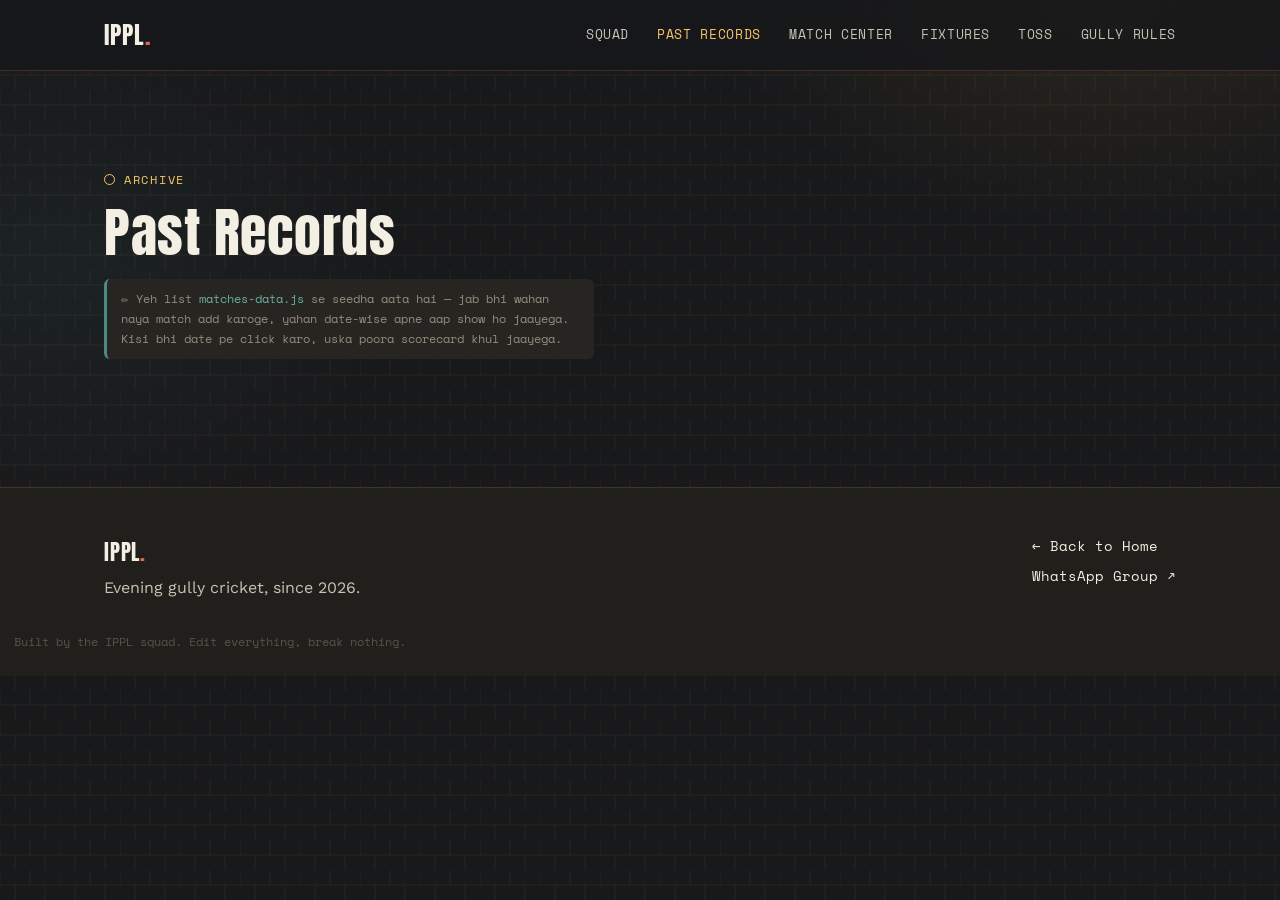
==== records.html @ a23573fa "Add files via upload" ====
<!DOCTYPE html>
<html lang="en">
<head>
<meta charset="UTF-8">
<meta name="viewport" content="width=device-width, initial-scale=1.0">
<title>Past Records — IPPL</title>
<meta name="description" content="IPPL — every past match, date-wise. Click a date to open its full scorecard.">
<link rel="preconnect" href="https://fonts.googleapis.com">
<link rel="preconnect" href="https://fonts.gstatic.com" crossorigin>
<link href="https://fonts.googleapis.com/css2?family=Anton&family=Caveat:wght@600;700&family=Space+Mono:wght@400;700&family=Work+Sans:wght@400;500;600;700&display=swap" rel="stylesheet">
<link rel="stylesheet" href="style.css">
</head>
<body>

<!-- ============ NAV ============ -->
<header class="site-header">
  <div class="nav-wrap">
    <a href="index.html" class="brand">IPPL<span class="brand-dot">.</span></a>
    <button class="nav-toggle" id="navToggle" aria-label="Toggle menu" aria-expanded="false">
      <span></span><span></span><span></span>
    </button>
    <nav class="nav-links" id="navLinks">
      <a href="index.html#squad">Squad</a>
      <a href="records.html" class="nav-current">Past Records</a>
      <a href="index.html#matchcenter">Match Center</a>
      <a href="index.html#fixtures">Fixtures</a>
      <a href="index.html#toss">Toss</a>
      <a href="index.html#rules">Gully Rules</a>
    </nav>
  </div>
</header>

<!-- ============ RECORDS ============ -->
<section class="records-page">
  <div class="section-inner">
    <p class="section-label">Archive</p>
    <h2 class="reveal in-view">Past Records</h2>
    <p class="edit-note reveal in-view">✏️ Yeh list <code>matches-data.js</code> se seedha aata hai — jab bhi wahan naya match add karoge, yahan date-wise apne aap show ho jaayega. Kisi bhi date pe click karo, uska poora scorecard khul jaayega.</p>

    <ul class="records-list" id="recordsList"></ul>
    <p class="records-empty" id="recordsEmpty" style="display:none;">Abhi tak koi match record nahi hai — <code>matches-data.js</code> mein match add karo.</p>
  </div>
</section>

<footer class="site-footer">
  <div class="section-inner footer-grid">
    <div>
      <p class="brand footer-brand">IPPL<span class="brand-dot">.</span></p>
      <p>Evening gully cricket, since 2026.</p>
    </div>
    <div class="footer-links">
      <a href="index.html">← Back to Home</a>
      <a href="https://chat.whatsapp.com/Jui4usYF5fk5azBTB56OIB?s=sh&p=a&ilr=0" target="_blank" rel="noopener">WhatsApp Group ↗</a>
    </div>
  </div>
  <p class="footer-credit">Built by the IPPL squad. Edit everything, break nothing.</p>
</footer>

<script src="matches-data.js"></script>
<script src="stats-shared.js"></script>
<script src="records.js"></script>
<script>
  // reuse the homepage's nav toggle behaviour for the mobile menu
  document.addEventListener("DOMContentLoaded", () => {
    const toggle = document.getElementById("navToggle");
    const links = document.getElementById("navLinks");
    if (!toggle || !links) return;
    toggle.addEventListener("click", () => {
      const open = links.classList.toggle("open");
      toggle.classList.toggle("open", open);
      toggle.setAttribute("aria-expanded", String(open));
    });
    links.querySelectorAll("a").forEach(a => a.addEventListener("click", () => {
      links.classList.remove("open");
      toggle.classList.remove("open");
    }));
  });
</script>
</body>
</html>
---- style.css ----
/* ============================================
   IPPL — Evening Gully Cricket League
   Theme: chalked-up brick wall at dusk.
   Poster type (Anton) + handwritten chalk (Caveat)
   + scoreboard mono (Space Mono). Mustard / teal /
   brick-red on a warm charcoal wall — not a single
   glow-on-black accent.
   ============================================ */

:root{
  --bg: #17181A;
  --wall: #201F1B;
  --wall-2: #262521;
  --wall-3: #2D2B25;
  --brick: #8A5A3F;
  --mortar: #EDE7D8;

  --chalk: #F4EFE3;
  --chalk-dim: #C7C2B3;
  --concrete: #918C7E;
  --concrete-dim: #55534A;

  --mustard: #E3A83B;
  --mustard-bright: #F5C567;
  --teal: #4C8B7F;
  --teal-bright: #6BAFA1;
  --tape-red: #C1432E;
  --tape-red-bright: #E0674D;

  --font-display: 'Anton', sans-serif;
  --font-body: 'Work Sans', sans-serif;
  --font-mono: 'Space Mono', monospace;
  --font-chalk: 'Caveat', cursive;

  --max-width: 1120px;
  --radius: 6px;
}

*{ box-sizing: border-box; margin: 0; padding: 0; }

html{ scroll-behavior: smooth; }

@media (prefers-reduced-motion: reduce){
  html{ scroll-behavior: auto; }
  *{ animation-duration: 0.001ms !important; animation-iteration-count: 1 !important; transition-duration: 0.001ms !important; }
}

body{
  position: relative;
  background: var(--bg);
  color: var(--chalk);
  font-family: var(--font-body);
  line-height: 1.6;
  overflow-x: hidden;
}

/* ---- brick wall texture, fixed behind everything ---- */
body::before{
  content: "";
  position: fixed;
  inset: 0;
  z-index: 0;
  pointer-events: none;
  background-color: var(--bg);
  background-image:
    radial-gradient(680px 480px at 86% -6%, rgba(227,168,59,0.10), transparent 60%),
    radial-gradient(560px 420px at 4% 30%, rgba(76,139,127,0.08), transparent 62%),
    url("data:image/svg+xml,%3Csvg xmlns='http://www.w3.org/2000/svg' width='60' height='30'%3E%3Cpath d='M0 15H60M0 0V15M30 0V15M15 15V30M45 15V30' fill='none' stroke='%238A5A3F' stroke-opacity='0.16' stroke-width='1'/%3E%3C/svg%3E");
}

/* ---- subtle grain overlay for a chalky, un-slick surface ---- */
body::after{
  content: "";
  position: fixed;
  inset: 0;
  z-index: 1;
  pointer-events: none;
  opacity: 0.05;
  mix-blend-mode: overlay;
  background-image: url("data:image/svg+xml,%3Csvg xmlns='http://www.w3.org/2000/svg' width='140' height='140'%3E%3Cfilter id='n'%3E%3CfeTurbulence type='fractalNoise' baseFrequency='0.9' numOctaves='2' stitchTiles='stitch'/%3E%3C/filter%3E%3Crect width='100%25' height='100%25' filter='url(%23n)'/%3E%3C/svg%3E");
}

.site-header, .hero, main, section, .site-footer{
  position: relative;
  z-index: 2;
}

a{ color: inherit; text-decoration: none; }
ul{ list-style: none; }
img{ max-width: 100%; display: block; }

.section-inner{
  max-width: var(--max-width);
  margin: 0 auto;
  padding: 96px 24px;
}

.section-label{
  font-family: var(--font-mono);
  color: var(--mustard-bright);
  letter-spacing: 0.14em;
  font-size: 0.78rem;
  text-transform: uppercase;
  margin-bottom: 14px;
  display: inline-flex;
  align-items: center;
  gap: 9px;
}
.section-label::before{
  content: "";
  width: 9px;
  height: 9px;
  border-radius: 50%;
  border: 1.5px solid var(--mustard-bright);
  display: inline-block;
}

h1, h2, h3{
  font-family: var(--font-display);
  font-weight: 400;
  letter-spacing: 0.01em;
  line-height: 1.05;
}

h2{
  font-size: clamp(1.9rem, 4vw, 2.9rem);
  margin-bottom: 20px;
  max-width: 22ch;
  color: var(--chalk);
}
h2 em{
  font-style: normal;
  color: var(--mustard-bright);
}

h3{
  font-size: 1.2rem;
  color: var(--mustard-bright);
  margin-bottom: 14px;
  letter-spacing: 0.03em;
}

p{ color: var(--chalk-dim); max-width: 60ch; }

.edit-note{
  font-family: var(--font-mono);
  font-size: 0.78rem;
  color: var(--concrete);
  background: var(--wall-2);
  border-left: 3px solid var(--teal);
  padding: 10px 14px;
  border-radius: var(--radius);
  margin-top: 18px;
  max-width: 70ch;
}
.edit-note code{
  color: var(--teal-bright);
  font-family: var(--font-mono);
}

/* ---------- buttons ---------- */
.btn{
  display: inline-block;
  position: relative;
  overflow: hidden;
  font-family: var(--font-mono);
  font-size: 0.85rem;
  letter-spacing: 0.08em;
  text-transform: uppercase;
  padding: 14px 28px;
  border-radius: var(--radius);
  border: 1px solid transparent;
  cursor: pointer;
  transition: transform 0.15s ease, box-shadow 0.15s ease, background 0.15s ease;
}
.btn-amber{
  background: linear-gradient(135deg, var(--mustard-bright), var(--mustard) 75%);
  color: #241705;
  font-weight: 700;
  box-shadow: 0 6px 18px -8px rgba(227,168,59,0.55);
}
.btn-amber::before{
  content: "";
  position: absolute;
  top: 0;
  left: -60%;
  width: 40%;
  height: 100%;
  background: linear-gradient(120deg, transparent, rgba(255,255,255,0.55), transparent);
  transform: skewX(-20deg);
  transition: left 0.55s ease;
}
.btn-amber:hover::before{ left: 130%; }
.btn-amber:hover{
  transform: translateY(-2px);
  box-shadow: 0 12px 28px -8px rgba(227,168,59,0.6);
}
.btn-ghost{
  border-color: var(--teal);
  color: var(--chalk);
  background: rgba(76,139,127,0.06);
}
.btn-ghost:hover{
  border-color: var(--teal-bright);
  color: var(--teal-bright);
  background: rgba(76,139,127,0.14);
}

/* ---------- reveal on scroll ---------- */
.reveal{
  opacity: 0;
  transform: translateY(18px);
  transition: opacity 0.6s ease, transform 0.6s ease;
}
.reveal.in-view{
  opacity: 1;
  transform: translateY(0);
}

/* ============ HEADER / NAV ============ */
.site-header{
  position: sticky;
  top: 0;
  z-index: 50;
  background: rgba(23, 24, 26, 0.78);
  backdrop-filter: blur(12px) saturate(140%);
  border-bottom: 1px solid rgba(138,90,63,0.35);
}
.nav-wrap{
  max-width: var(--max-width);
  margin: 0 auto;
  padding: 16px 24px;
  display: flex;
  align-items: center;
  justify-content: space-between;
}
.brand{
  font-family: var(--font-display);
  font-size: 1.5rem;
  letter-spacing: 0.04em;
  color: var(--chalk);
}
.brand-dot{ color: var(--tape-red-bright); }

.nav-links{
  display: flex;
  gap: 28px;
}
.nav-links a{
  position: relative;
  font-family: var(--font-mono);
  font-size: 0.82rem;
  letter-spacing: 0.05em;
  text-transform: uppercase;
  color: var(--chalk-dim);
  transition: color 0.15s ease;
  padding-bottom: 2px;
}
.nav-links a::after{
  content: "";
  position: absolute;
  left: 0;
  bottom: -2px;
  width: 0%;
  height: 1.5px;
  background: var(--mustard-bright);
  transition: width 0.25s ease;
}
.nav-links a:hover{ color: var(--mustard-bright); }
.nav-links a:hover::after{ width: 100%; }

.nav-toggle{
  display: none;
  flex-direction: column;
  gap: 5px;
  background: none;
  border: none;
  cursor: pointer;
  padding: 8px;
}
.nav-toggle span{
  width: 22px;
  height: 2px;
  background: var(--chalk);
  transition: transform 0.2s ease, opacity 0.2s ease;
}

@media (max-width: 760px){
  .nav-toggle{ display: flex; }
  .nav-links{
    position: absolute;
    top: 100%;
    left: 0;
    right: 0;
    flex-direction: column;
    background: var(--wall);
    padding: 20px 24px;
    gap: 18px;
    display: none;
  }
  .nav-links.open{ display: flex; }
  .nav-toggle.open span:nth-child(1){ transform: translateY(7px) rotate(45deg); }
  .nav-toggle.open span:nth-child(2){ opacity: 0; }
  .nav-toggle.open span:nth-child(3){ transform: translateY(-7px) rotate(-45deg); }
}

/* ============ HERO ============ */
.hero{
  position: relative;
  min-height: 88vh;
  display: flex;
  flex-direction: column;
  justify-content: center;
  padding-top: 60px;
  overflow: hidden;
}

/* chalk-drawn wicket, faint, behind the title like a real wall doodle */
.chalk-wicket{
  position: absolute;
  right: 4%;
  bottom: -6%;
  width: min(38vw, 420px);
  height: auto;
  color: var(--chalk);
  opacity: 0.16;
  pointer-events: none;
}

/* the hand-stamped "SIX!" mark, like kids chalk after a big hit */
.six-stamp{
  position: absolute;
  top: 96px;
  left: 6%;
  width: 108px;
  height: 108px;
  color: var(--tape-red-bright);
  transform: rotate(-11deg);
  opacity: 0.9;
  pointer-events: none;
  animation: fade-up-in 0.8s ease 0.75s both;
}
.six-stamp svg{ position: absolute; inset: 0; width: 100%; height: 100%; }
.six-stamp span{
  position: absolute;
  inset: 0;
  display: flex;
  align-items: center;
  justify-content: center;
  font-family: var(--font-chalk);
  font-weight: 700;
  font-size: 2rem;
  color: var(--tape-red-bright);
}
@media (max-width: 700px){
  .six-stamp{ width: 78px; height: 78px; top: 80px; }
  .six-stamp span{ font-size: 1.5rem; }
  .chalk-wicket{ opacity: 0.1; }
}

.hero-inner{
  position: relative;
  max-width: var(--max-width);
  margin: 0 auto;
  padding: 0 24px;
  width: 100%;
}

/* ---- hero entrance animation ---- */
@keyframes fade-up-in{
  from{ opacity: 0; transform: translateY(28px); }
  to{ opacity: 1; transform: translateY(0); }
}

.eyebrow{
  font-family: var(--font-mono);
  color: var(--mustard-bright);
  letter-spacing: 0.2em;
  font-size: 0.8rem;
  margin-bottom: 18px;
  animation: fade-up-in 0.7s cubic-bezier(.2,.7,.2,1) 0.1s both;
}

.hero-title{
  font-size: clamp(4.5rem, 16vw, 11rem);
  letter-spacing: 0.01em;
  color: var(--chalk);
  /* slightly mis-registered print, like a hand-stencilled wall sign */
  text-shadow:
    3px 0 0 rgba(227,168,59,0.5),
    -3px 0 0 rgba(76,139,127,0.35);
  animation:
    ippl-pop 1s cubic-bezier(.22,1,.36,1) 0.15s both,
    ippl-float 5s ease-in-out 1.1s infinite;
  display: inline-block;
}

@keyframes ippl-pop{
  0%   { opacity: 0; transform: scale(0.6) translateY(30px); letter-spacing: 0.4em; }
  60%  { opacity: 1; transform: scale(1.08) translateY(0); letter-spacing: 0.01em; }
  100% { opacity: 1; transform: scale(1) translateY(0); letter-spacing: 0.01em; }
}

/* continuous idle motion — gentle float + drifting mis-registration glow */
@keyframes ippl-float{
  0%, 100%{
    transform: translateY(0);
    text-shadow:
      3px 0 0 rgba(227,168,59,0.5),
      -3px 0 0 rgba(76,139,127,0.35);
  }
  50%{
    transform: translateY(-14px);
    text-shadow:
      6px 3px 0 rgba(227,168,59,0.65),
      -6px -3px 0 rgba(76,139,127,0.5);
  }
}

.hero-fullname{
  font-family: var(--font-mono);
  font-size: clamp(0.75rem, 1.4vw, 0.95rem);
  letter-spacing: 0.25em;
  color: var(--teal-bright);
  margin-top: 10px;
  opacity: 0;
  animation: fade-up-in 0.7s cubic-bezier(.2,.7,.2,1) 0.95s both;
}

.hero-sub{
  margin-top: 22px;
  font-size: clamp(1.1rem, 2vw, 1.35rem);
  max-width: 46ch;
  color: var(--chalk-dim);
  font-family: var(--font-chalk);
  font-weight: 700;
  animation: fade-up-in 0.8s cubic-bezier(.2,.7,.2,1) 1.25s both;
}

.hero-actions{
  margin-top: 36px;
  display: flex;
  gap: 16px;
  flex-wrap: wrap;
  animation: fade-up-in 0.8s cubic-bezier(.2,.7,.2,1) 1.4s both;
}

/* scroll cue */
.scroll-cue{
  position: absolute;
  bottom: 28px;
  left: 50%;
  transform: translateX(-50%);
  width: 22px;
  height: 36px;
  border: 1.5px solid var(--concrete-dim);
  border-radius: 12px;
  display: flex;
  justify-content: center;
  padding-top: 6px;
  z-index: 2;
  animation: fade-up-in 0.8s ease 0.9s both;
  transition: border-color 0.2s ease;
}
.scroll-cue:hover{ border-color: var(--mustard-bright); }
.scroll-cue span{
  width: 4px;
  height: 8px;
  border-radius: 2px;
  background: var(--mustard-bright);
  animation: cue-drop 1.6s ease-in-out infinite;
}
@keyframes cue-drop{
  0%{ transform: translateY(0); opacity: 1; }
  70%{ transform: translateY(10px); opacity: 0; }
  71%{ transform: translateY(0); opacity: 0; }
  100%{ transform: translateY(0); opacity: 1; }
}

/* marquee ticker */
.marquee{
  position: relative;
  margin-top: 64px;
  border-top: 1px solid rgba(138,90,63,0.35);
  border-bottom: 1px solid rgba(138,90,63,0.35);
  background: var(--wall);
  overflow: hidden;
  padding: 12px 0;
}
.marquee-track{
  display: inline-block;
  white-space: nowrap;
  animation: scroll-left 32s linear infinite;
}
.marquee-track span{
  font-family: var(--font-chalk);
  font-weight: 700;
  font-size: 1.15rem;
  letter-spacing: 0.02em;
  color: var(--concrete);
  text-transform: none;
}
@keyframes scroll-left{
  from{ transform: translateX(0); }
  to{ transform: translateX(-50%); }
}

/* ============ ABOUT ============ */
.about-grid{
  display: grid;
  grid-template-columns: 1.1fr 0.9fr;
  gap: 64px;
  align-items: center;
}
@media (max-width: 800px){
  .about-grid{ grid-template-columns: 1fr; }
}
.about-copy p{ margin-bottom: 14px; }

.scoreboard{
  display: grid;
  grid-template-columns: 1fr 1fr;
  gap: 2px;
  background: rgba(138,90,63,0.25);
  border-radius: var(--radius);
  overflow: hidden;
}
.score-tile{
  position: relative;
  background: var(--wall-2);
  padding: 32px 20px;
  text-align: center;
  overflow: hidden;
  transition: background 0.2s ease;
}
.score-tile:nth-child(odd)::before{ background: linear-gradient(90deg, var(--mustard), var(--mustard-bright)); }
.score-tile:nth-child(even)::before{ background: linear-gradient(90deg, var(--teal), var(--teal-bright)); }
.score-tile::before{
  content: "";
  position: absolute;
  top: 0; left: 0; right: 0;
  height: 2px;
  opacity: 0.8;
}
.score-tile:hover{ background: var(--wall-3); }
.score-num{
  display: block;
  font-family: var(--font-mono);
  font-weight: 700;
  font-size: 2.4rem;
  color: var(--mustard-bright);
}
.score-tile:nth-child(even) .score-num{ color: var(--teal-bright); }
.score-label{
  font-family: var(--font-mono);
  font-size: 0.72rem;
  letter-spacing: 0.1em;
  text-transform: uppercase;
  color: var(--concrete);
}

/* ============ SQUAD ============ */
.squad{
  background: linear-gradient(180deg, transparent, rgba(32,31,27,0.6), transparent);
}

.squad-grid{
  margin-top: 40px;
  display: grid;
  grid-template-columns: repeat(auto-fill, minmax(220px, 1fr));
  gap: 22px;
}

.player-card{
  position: relative;
  isolation: isolate;
  background: var(--wall-2);
  border-radius: 10px;
  padding: 26px 22px;
  overflow: hidden;
  border: 1px solid rgba(138,90,63,0.3);
  transition: transform 0.25s cubic-bezier(.2,.8,.3,1.3), border-color 0.2s ease, box-shadow 0.25s ease;
}

/* ghost jersey number watermark, chalked style */
.player-card::after{
  content: attr(data-num);
  position: absolute;
  right: -6px;
  bottom: -34px;
  font-family: var(--font-display);
  font-size: 6.5rem;
  color: rgba(244,239,227,0.045);
  line-height: 1;
  z-index: -1;
  pointer-events: none;
}

.player-card:nth-child(3n+1){ --accent: var(--mustard-bright); --accent-dim: rgba(227,168,59,0.4); }
.player-card:nth-child(3n+2){ --accent: var(--teal-bright); --accent-dim: rgba(76,139,127,0.4); }
.player-card:nth-child(3n+3){ --accent: var(--tape-red-bright); --accent-dim: rgba(193,67,46,0.4); }

.player-card:hover{
  transform: translateY(-6px);
  border-color: var(--accent-dim);
  box-shadow: 0 18px 34px -18px var(--accent-dim);
}

.player-jersey{
  font-family: var(--font-mono);
  font-size: 0.75rem;
  color: var(--accent);
  letter-spacing: 0.08em;
}

.player-avatar{
  width: 58px;
  height: 58px;
  border-radius: 50%;
  display: flex;
  align-items: center;
  justify-content: center;
  font-family: var(--font-mono);
  font-weight: 700;
  color: var(--chalk);
  margin: 14px 0 14px;
  background: var(--wall-3);
  border: 2px solid var(--accent);
}

.player-name{
  font-family: var(--font-display);
  font-size: 1.3rem;
  letter-spacing: 0.015em;
  color: var(--chalk);
  line-height: 1.15;
}

.player-nickname{
  font-family: var(--font-chalk);
  font-weight: 700;
  font-size: 1rem;
  color: var(--accent);
  margin-top: 4px;
}

.player-role{
  display: inline-block;
  font-family: var(--font-mono);
  font-size: 0.68rem;
  color: var(--accent);
  text-transform: uppercase;
  letter-spacing: 0.05em;
  margin-top: 12px;
  padding: 4px 10px;
  border-radius: 999px;
  border: 1px solid var(--accent-dim);
  background: rgba(255,255,255,0.03);
}

/* ============ MATCH CENTER ============ */
.teams-grid{
  display: grid;
  grid-template-columns: 1fr 1fr;
  gap: 20px;
  margin-bottom: 32px;
}
@media (max-width: 700px){
  .teams-grid{ grid-template-columns: 1fr; }
}
.team-card h3{ margin-bottom: 14px; }
.team-members{
  display: flex;
  flex-direction: column;
  gap: 10px;
}
.team-members li{
  font-family: var(--font-mono);
  font-size: 0.9rem;
  color: var(--chalk-dim);
  display: flex;
  align-items: center;
  gap: 8px;
}
.captain-tag{
  background: var(--mustard-bright);
  color: #1a1410;
  font-family: var(--font-mono);
  font-weight: 700;
  font-size: 0.65rem;
  padding: 2px 6px;
  border-radius: 4px;
  letter-spacing: 0.05em;
}

.match-picker{
  display: flex;
  flex-wrap: wrap;
  align-items: center;
  gap: 12px;
  margin: 24px 0;
  font-family: var(--font-mono);
  font-size: 0.85rem;
  color: var(--chalk-dim);
}
.match-picker select{
  background: var(--wall-2);
  color: var(--chalk);
  border: 1px solid rgba(138,90,63,0.4);
  border-radius: var(--radius);
  padding: 10px 14px;
  font-family: var(--font-mono);
  font-size: 0.85rem;
  cursor: pointer;
  flex: 1 1 220px;
  min-width: 0;
  max-width: 100%;
}
.match-picker select:focus{ outline: 2px solid var(--teal); }

.winner-banner{
  position: relative;
  overflow: hidden;
  display: flex;
  align-items: center;
  background: var(--wall-2);
  border: 1px solid rgba(138,90,63,0.3);
  border-radius: 10px;
  padding: 20px 24px;
  margin-bottom: 28px;
  transition: border-color 0.3s ease, background 0.3s ease;
}
.winner-banner:empty{ display: none; }
.winner-content{
  display: flex;
  flex-direction: column;
  gap: 10px;
  width: 100%;
  position: relative;
  z-index: 1;
}
.winner-scoreline{
  display: flex;
  flex-wrap: wrap;
  align-items: baseline;
  gap: 10px;
  font-family: var(--font-mono);
  font-size: 0.85rem;
  color: var(--concrete);
}
.wts-name{ color: var(--chalk-dim); }
.wts-runs{
  font-family: var(--font-display);
  font-size: 1.1rem;
  color: var(--mustard-bright);
  margin-left: 4px;
}
.winner-vs{ opacity: 0.45; font-style: italic; }
.winner-result{
  display: flex;
  flex-wrap: wrap;
  align-items: center;
  gap: 14px;
}
.winner-name{
  font-family: var(--font-display);
  font-size: 1.7rem;
  color: var(--chalk);
}
.winner-congrats{
  font-family: var(--font-chalk);
  font-size: 1.4rem;
  color: var(--teal-bright);
  margin-left: auto;
}

/* congrats state — glowing border + rising confetti for the winning team */
.winner-celebrate{
  background: linear-gradient(120deg, rgba(227,168,59,0.16), rgba(76,139,127,0.10));
  border: 1px solid rgba(227,168,59,0.4);
  animation: winner-glow 2.2s ease-in-out infinite;
}
@keyframes winner-glow{
  0%, 100%{ box-shadow: 0 0 0 rgba(227,168,59,0); }
  50%{ box-shadow: 0 0 26px rgba(227,168,59,0.3); }
}
.confetti-piece{
  position: absolute;
  top: -24px;
  font-size: 1.3rem;
  line-height: 1;
  opacity: 0;
  animation: confetti-fall 2.8s ease-in infinite;
  pointer-events: none;
}
.confetti-piece:nth-child(1){ left: 4%;  animation-delay: 0s; }
.confetti-piece:nth-child(2){ left: 22%; animation-delay: 0.5s; }
.confetti-piece:nth-child(3){ left: 50%; animation-delay: 0.2s; }
.confetti-piece:nth-child(4){ left: 76%; animation-delay: 0.7s; }
.confetti-piece:nth-child(5){ left: 93%; animation-delay: 0.35s; }
@keyframes confetti-fall{
  0%{ transform: translateY(-20px) rotate(0deg); opacity: 0; }
  12%{ opacity: 1; }
  100%{ transform: translateY(110px) rotate(360deg); opacity: 0; }
}

/* ============================================
   FULLSCREEN WIN CELEBRATION
   Two party-poppers fire confetti/streamers/stars from the bottom
   corners across the whole viewport, over a dark twinkling backdrop.
   ============================================ */
.winner-fullscreen{
  position: fixed;
  inset: 0;
  z-index: 9999;
  display: flex;
  align-items: center;
  justify-content: center;
  overflow: hidden;
  pointer-events: none;
  opacity: 0;
  background: radial-gradient(circle at 50% 45%, rgba(76,41,122,0.4), rgba(10,8,14,0.93) 68%);
  transition: opacity 0.35s ease;
}
.winner-fullscreen.show{ opacity: 1; }

.wf-inner{
  position: relative;
  width: 100%;
  height: 100%;
  display: flex;
  align-items: center;
  justify-content: center;
  text-align: center;
}
.wf-inner::before{
  content: "";
  position: absolute;
  inset: -10%;
  background-image:
    radial-gradient(2px 2px at 10% 20%, rgba(245,239,230,0.9) 0, transparent 60%),
    radial-gradient(2px 2px at 80% 15%, rgba(227,168,59,0.9) 0, transparent 60%),
    radial-gradient(2px 2px at 30% 70%, rgba(245,239,230,0.7) 0, transparent 60%),
    radial-gradient(2px 2px at 65% 82%, rgba(107,175,161,0.8) 0, transparent 60%),
    radial-gradient(2px 2px at 90% 60%, rgba(227,168,59,0.7) 0, transparent 60%),
    radial-gradient(2px 2px at 45% 30%, rgba(245,239,230,0.6) 0, transparent 60%),
    radial-gradient(2px 2px at 15% 55%, rgba(236,95,166,0.6) 0, transparent 60%);
  animation: wf-twinkle 2.4s ease-in-out infinite;
  pointer-events: none;
}
@keyframes wf-twinkle{
  0%, 100%{ opacity: 0.45; }
  50%{ opacity: 1; }
}

.wf-popper{
  position: absolute;
  bottom: 3%;
  font-size: clamp(2.4rem, 6vw, 4.2rem);
  opacity: 0;
  filter: drop-shadow(0 0 14px rgba(227,168,59,0.45));
}
.wf-popper-left{ left: 2%; }
.wf-popper-right{ right: 2%; transform: scaleX(-1); }
.winner-fullscreen.show .wf-popper-left{ animation: wf-pop-left 0.5s cubic-bezier(.22,1,.36,1) both; }
.winner-fullscreen.show .wf-popper-right{ animation: wf-pop-right 0.5s cubic-bezier(.22,1,.36,1) both; }
@keyframes wf-pop-left{
  0%{ opacity: 0; transform: rotate(10deg) scale(0.3); }
  60%{ opacity: 1; transform: rotate(18deg) scale(1.2); }
  100%{ opacity: 1; transform: rotate(15deg) scale(1); }
}
@keyframes wf-pop-right{
  0%{ opacity: 0; transform: scaleX(-1) rotate(10deg) scale(0.3); }
  60%{ opacity: 1; transform: scaleX(-1) rotate(18deg) scale(1.2); }
  100%{ opacity: 1; transform: scaleX(-1) rotate(15deg) scale(1); }
}

.wf-confetti{ position: absolute; inset: 0; overflow: hidden; }
.wf-piece{
  position: absolute;
  bottom: 4%;
  opacity: 0;
  animation: wf-burst var(--dur, 1.8s) cubic-bezier(.12,.7,.25,1) var(--delay, 0s) forwards;
}
.wf-piece.from-left{ left: 3%; }
.wf-piece.from-right{ right: 3%; }
@keyframes wf-burst{
  0%{ transform: translate(0,0) rotate(0deg) scale(0.5); opacity: 0; }
  8%{ opacity: 1; }
  100%{ transform: translate(var(--tx), var(--ty)) rotate(var(--rot)) scale(1); opacity: 0; }
}
.wf-p-rect{ width: 8px; height: 14px; border-radius: 2px; }
.wf-p-dot{ width: 7px; height: 7px; border-radius: 50%; }
.wf-p-ribbon{ width: 4px; height: 34px; border-radius: 3px; }
.wf-p-star{
  width: 12px; height: 12px;
  background: currentColor;
  clip-path: polygon(50% 0%, 61% 35%, 98% 35%, 68% 57%, 79% 91%, 50% 70%, 21% 91%, 32% 57%, 2% 35%, 39% 35%);
}

.wf-trophy{
  position: relative;
  z-index: 1;
  font-size: clamp(3rem, 10vw, 6rem);
  opacity: 0;
}
.winner-fullscreen.show .wf-trophy{ animation: wf-trophy-pop 0.6s cubic-bezier(.22,1,.36,1) 0.1s both; }
@keyframes wf-trophy-pop{
  0%{ transform: scale(0) rotate(-15deg); opacity: 0; }
  60%{ transform: scale(1.25) rotate(8deg); opacity: 1; }
  100%{ transform: scale(1) rotate(0deg); opacity: 1; }
}
.wf-title{
  position: relative;
  z-index: 1;
  font-family: var(--font-display);
  font-size: clamp(2rem, 7vw, 4.2rem);
  color: var(--chalk);
  text-shadow: 4px 0 0 rgba(227,168,59,0.6), -4px 0 0 rgba(76,139,127,0.4);
  opacity: 0;
}
.winner-fullscreen.show .wf-title{ animation: wf-fade-up 0.7s cubic-bezier(.22,1,.36,1) 0.25s both; }
.wf-sub{
  position: relative;
  z-index: 1;
  font-family: var(--font-mono);
  font-size: clamp(1rem, 3vw, 1.3rem);
  color: var(--mustard-bright);
  margin-top: 10px;
  opacity: 0;
}
.winner-fullscreen.show .wf-sub{ animation: wf-fade-up 0.7s ease 0.4s both; }
@keyframes wf-fade-up{
  from{ opacity: 0; transform: translateY(18px); }
  to{ opacity: 1; transform: translateY(0); }
}

@media (prefers-reduced-motion: reduce){
  .hero-title{ animation: ippl-pop 1s cubic-bezier(.22,1,.36,1) 0.15s both; }
  .winner-celebrate{ animation: none; }
  .confetti-piece{ animation: none; display: none; }
  .winner-fullscreen, .winner-fullscreen *{ animation: none !important; }
  .winner-fullscreen.show{ opacity: 1; }
}

.mom-banner{
  display: flex;
  flex-wrap: wrap;
  align-items: center;
  gap: 14px;
  background: linear-gradient(120deg, rgba(227,168,59,0.14), rgba(193,67,46,0.08));
  border: 1px solid rgba(227,168,59,0.35);
  border-radius: 10px;
  padding: 18px 22px;
  margin-bottom: 28px;
}
.mom-banner:empty{ display: none; }
.mom-tag{
  font-family: var(--font-mono);
  font-size: 0.78rem;
  letter-spacing: 0.06em;
  text-transform: uppercase;
  color: var(--mustard-bright);
}
.mom-name{
  font-family: var(--font-display);
  font-size: 1.5rem;
  color: var(--chalk);
}
.mom-points{
  font-family: var(--font-mono);
  font-size: 0.8rem;
  color: var(--concrete);
  margin-left: auto;
}

.cap-banner{
  display: grid;
  grid-template-columns: 1fr 1fr;
  gap: 16px;
  margin: 28px 0;
}
@media (max-width: 700px){
  .cap-banner{ grid-template-columns: 1fr; }
}
.cap-winner{
  display: flex;
  flex-direction: column;
  gap: 6px;
  background: var(--wall-2);
  border: 1px solid rgba(138,90,63,0.3);
  border-radius: 10px;
  padding: 18px 22px;
}
.cap-winner:first-child{ border-left: 3px solid var(--mustard-bright); }
.cap-winner:last-child{ border-left: 3px solid #8B5CF6; }
.cap-winner .mom-points{ margin-left: 0; }

.scorecard-panel{ margin-bottom: 32px; }
.scorecard-panel table td:nth-child(n+2), .scorecard-panel table th:nth-child(n+2){ text-align: right; }

.reports-heading{ margin-top: 12px; }
.reports-grid{
  display: grid;
  grid-template-columns: repeat(auto-fill, minmax(260px, 1fr));
  gap: 16px;
}
.report-card{
  background: var(--wall-2);
  border-left: 3px solid var(--mustard);
  border-radius: var(--radius);
  padding: 16px 18px;
}
.report-name{
  font-family: var(--font-display);
  font-size: 1rem;
  color: var(--mustard-bright);
  display: block;
  margin-bottom: 6px;
}
.report-card p{
  font-size: 0.88rem;
  color: var(--chalk-dim);
  max-width: none;
}

.points-total{
  font-weight: 700;
  color: var(--mustard-bright);
}
.mom-row td{
  background: rgba(227,168,59,0.1);
  color: var(--chalk);
}
.mom-row .points-total{ color: var(--mustard-bright); }

/* ============ STATS ============ */
.stats-grid{
  margin-top: 32px;
  display: grid;
  grid-template-columns: 1fr 1fr;
  gap: 24px;
}
@media (max-width: 700px){
  .stats-grid{ grid-template-columns: 1fr; }
}
.stat-panel{
  background: var(--wall-2);
  border: 1px solid rgba(138,90,63,0.3);
  border-radius: 10px;
  padding: 28px;
  transition: border-color 0.2s ease;
}
.stat-panel:hover{ border-color: rgba(227,168,59,0.4); }
table{ width: 100%; border-collapse: collapse; font-family: var(--font-mono); font-size: 0.88rem; }
th{
  text-align: left;
  color: var(--concrete);
  font-weight: 400;
  text-transform: uppercase;
  letter-spacing: 0.06em;
  font-size: 0.72rem;
  padding-bottom: 10px;
  border-bottom: 1px solid rgba(138,90,63,0.3);
}
td{
  padding: 10px 0;
  border-bottom: 1px solid rgba(255,255,255,0.04);
  color: var(--chalk);
}
td:last-child, th:last-child{ text-align: right; }

/* ============ FIXTURES ============ */
.fixtures{
  background: linear-gradient(180deg, transparent, rgba(32,31,27,0.6), transparent);
}
.fixtures-grid{
  display: grid;
  grid-template-columns: 1fr 1fr;
  gap: 64px;
  align-items: start;
}
@media (max-width: 800px){
  .fixtures-grid{ grid-template-columns: 1fr; }
}

.live-clock{
  font-family: var(--font-mono);
  font-size: 0.85rem;
  color: var(--teal-bright);
  letter-spacing: 0.03em;
  margin-bottom: 18px;
}

.countdown{
  display: flex;
  gap: 12px;
  margin: 24px 0 10px;
}
.cd-box{
  background: var(--wall-2);
  border: 1px solid rgba(138,90,63,0.3);
  border-radius: var(--radius);
  padding: 16px 14px;
  text-align: center;
  min-width: 64px;
}
.cd-box span{
  display: block;
  font-family: var(--font-mono);
  font-weight: 700;
  font-size: 1.6rem;
  color: var(--mustard-bright);
}
.cd-box label{
  font-family: var(--font-mono);
  font-size: 0.65rem;
  color: var(--concrete);
  text-transform: uppercase;
  letter-spacing: 0.08em;
}
.countdown-caption{
  font-family: var(--font-chalk);
  font-weight: 700;
  font-size: 1.05rem;
  color: var(--chalk-dim);
}

.schedule-heading{
  font-family: var(--font-mono);
  font-size: 0.78rem;
  letter-spacing: 0.1em;
  text-transform: uppercase;
  color: var(--mustard-bright);
  margin-bottom: 14px;
}

.fixture-list{
  display: flex;
  flex-direction: column;
  gap: 14px;
}
.fixture-item{
  background: var(--wall-2);
  border-radius: var(--radius);
  padding: 18px 20px;
  display: flex;
  justify-content: space-between;
  align-items: center;
  gap: 12px;
  border-left: 3px solid var(--teal);
  transition: transform 0.2s ease, background 0.2s ease;
}
.fixture-item:hover{
  transform: translateX(4px);
  background: var(--wall-3);
}
.fixture-item.fixture-today{
  border-left-color: var(--mustard-bright);
  background: rgba(227,168,59,0.1);
}
.fixture-day{
  font-family: var(--font-display);
  font-size: 1.1rem;
  color: var(--chalk);
}
.fixture-meta{
  font-family: var(--font-mono);
  font-size: 0.78rem;
  color: var(--concrete);
}

/* ============ TOSS ============ */
.toss{
  text-align: center;
}
.toss-inner{
  display: flex;
  flex-direction: column;
  align-items: center;
}
.toss h2, .toss p{ max-width: 46ch; margin-left: auto; margin-right: auto; }

.coin-stage{
  perspective: 900px;
  margin: 40px 0 32px;
}
.coin{
  width: 120px;
  height: 120px;
  position: relative;
  transform-style: preserve-3d;
  transition: transform 1.6s cubic-bezier(.2,.8,.2,1);
  filter: drop-shadow(0 10px 24px rgba(227,168,59,0.3));
}
.coin-face{
  position: absolute;
  inset: 0;
  border-radius: 50%;
  display: flex;
  align-items: center;
  justify-content: center;
  font-family: var(--font-display);
  font-size: 2.4rem;
  backface-visibility: hidden;
  border: 3px solid #C88A1F;
}
.coin-heads{
  background: radial-gradient(circle at 35% 30%, var(--mustard-bright), var(--mustard));
  color: #241705;
}
.coin-tails{
  background: radial-gradient(circle at 35% 30%, var(--tape-red-bright), var(--tape-red));
  color: #2A0D06;
  transform: rotateY(180deg);
}
.coin.spinning{
  animation: coin-spin 1.6s cubic-bezier(.2,.8,.2,1);
}
@keyframes coin-spin{
  from{ transform: rotateY(0); }
  to{ transform: rotateY(var(--spin-to, 1800deg)); }
}

.toss-result{
  margin-top: 22px;
  font-family: var(--font-chalk);
  font-weight: 700;
  color: var(--mustard-bright);
  font-size: 1.3rem;
  min-height: 1.4em;
}

/* ============ RULES ============ */
.rules-grid{
  margin-top: 36px;
  display: grid;
  grid-template-columns: repeat(auto-fill, minmax(240px, 1fr));
  gap: 18px;
}
.rule-card{
  background: var(--wall-2);
  border-radius: 10px;
  padding: 22px;
  border-top: 3px solid var(--tape-red);
  transition: transform 0.2s ease, box-shadow 0.2s ease;
}
.rule-card:nth-child(3n+2){ border-top-color: var(--mustard); }
.rule-card:nth-child(3n+3){ border-top-color: var(--teal); }
.rule-card:hover{
  transform: translateY(-4px);
  box-shadow: 0 14px 26px -18px rgba(0,0,0,0.5);
}
.rule-tag{
  display: block;
  font-family: var(--font-mono);
  font-size: 0.72rem;
  color: var(--tape-red-bright);
  letter-spacing: 0.08em;
  text-transform: uppercase;
  margin-bottom: 10px;
}
.rule-card:nth-child(3n+2) .rule-tag{ color: var(--mustard-bright); }
.rule-card:nth-child(3n+3) .rule-tag{ color: var(--teal-bright); }
.rule-card p{ color: var(--chalk-dim); font-size: 0.92rem; }

/* ============ FOOTER ============ */
.site-footer{
  background: var(--wall);
  border-top: 1px solid rgba(138,90,63,0.35);
  padding: 48px 0 24px;
}
.footer-grid{
  display: flex;
  justify-content: space-between;
  align-items: flex-start;
  flex-wrap: wrap;
  gap: 20px;
  padding-top: 0;
  padding-bottom: 0;
}
.footer-brand{ font-size: 1.3rem; margin-bottom: 6px; }
.footer-links{
  display: flex;
  flex-direction: column;
  gap: 8px;
  font-family: var(--font-mono);
  font-size: 0.85rem;
}
.footer-links a:hover{ color: var(--mustard-bright); }
.footer-credit{
  text-align: center;
  margin-top: 32px;
  font-family: var(--font-mono);
  font-size: 0.72rem;
  color: var(--concrete-dim);
}

/* ============================================
   MOBILE FIXES
   Things that were spilling past the screen edge on phones:
   wide stat tables, the match-picker dropdown, and the
   countdown boxes. Fixed here without touching desktop layout.
   ============================================ */

/* safety net — nothing should ever force horizontal scroll */
img, svg, table, select, input, .btn{ max-width: 100%; }

@media (max-width: 700px){
  .section-inner{ padding: 64px 18px; }

  /* Scorecard / Points tables have 6-7 columns — too tight to squeeze
     onto a phone screen, so let just the table scroll sideways inside
     its card instead of blowing out the page width. */
  .stat-panel{ padding: 20px 16px; }
  .scorecard-panel{
    overflow-x: auto;
    -webkit-overflow-scrolling: touch;
  }
  .scorecard-panel table{ min-width: 560px; }
  table{ font-size: 0.8rem; }
  th, td{ padding-right: 8px; }

  /* countdown boxes — let them share the row instead of overflowing it */
  .countdown{ gap: 8px; }
  .cd-box{
    flex: 1 1 0;
    min-width: 0;
    padding: 12px 6px;
  }
  .cd-box span{ font-size: 1.3rem; }

  /* winner banner — tighten up spacing so score + name don't crowd */
  .winner-banner{ padding: 16px 18px; }
  .winner-name{ font-size: 1.4rem; }
  .winner-congrats{ margin-left: 0; font-size: 1.2rem; }

  /* fullscreen celebration — smaller trophy/text so nothing clips on
     short phone screens, and a touch less confetti spread */
  .wf-trophy{ font-size: clamp(2.4rem, 14vw, 3.6rem); }
  .wf-popper{ font-size: clamp(1.8rem, 10vw, 2.8rem); bottom: 4%; }
}

@media (max-width: 420px){
  .cd-box span{ font-size: 1.1rem; }
  .cd-box label{ font-size: 0.6rem; }
  .hero-title{ font-size: clamp(3.4rem, 15vw, 11rem); }
}

/* ---------- one-time "enable sound" nudge (desktop mostly) ---------- */
.sound-hint{
  position: fixed;
  right: 20px;
  bottom: 20px;
  z-index: 500;
  background: var(--wall-2);
  border: 1px solid rgba(227,168,59,0.4);
  color: var(--chalk-dim);
  font-family: var(--font-mono);
  font-size: 0.8rem;
  padding: 10px 16px;
  border-radius: 999px;
  box-shadow: 0 10px 26px -10px rgba(0,0,0,0.5);
  opacity: 0;
  transform: translateY(10px);
  pointer-events: none;
  transition: opacity 0.35s ease, transform 0.35s ease;
}
.sound-hint.show{
  opacity: 1;
  transform: translateY(0);
  pointer-events: auto;
}
@media (max-width: 500px){
  .sound-hint{ left: 16px; right: 16px; text-align: center; }
}

/* ============================================
   PAST RECORDS PAGE (records.html)
   ============================================ */
.records-page{ }
.records-page h2{
  font-family: var(--font-display);
  font-size: clamp(2.2rem, 6vw, 3.4rem);
  color: var(--chalk);
  margin-bottom: 12px;
}
.records-page .edit-note{ margin-bottom: 32px; }

.records-list{ list-style: none; display: flex; flex-direction: column; gap: 12px; }

.record-item{
  background: var(--wall-2);
  border: 1px solid rgba(138,90,63,0.28);
  border-radius: var(--radius);
  overflow: hidden;
}

.record-toggle{
  width: 100%;
  display: flex;
  align-items: center;
  justify-content: space-between;
  gap: 16px;
  flex-wrap: wrap;
  background: none;
  border: none;
  color: inherit;
  font-family: var(--font-body);
  text-align: left;
  padding: 18px 20px;
  cursor: pointer;
}
.record-toggle-main{
  display: flex;
  flex-direction: column;
  gap: 4px;
}
.record-date{
  font-family: var(--font-mono);
  font-size: 0.78rem;
  color: var(--concrete);
}
.record-label{
  font-family: var(--font-display);
  font-size: 1.15rem;
  color: var(--chalk);
  letter-spacing: 0.01em;
}
.record-toggle-side{
  display: flex;
  align-items: center;
  gap: 14px;
}
.rec-chip{
  font-family: var(--font-mono);
  font-size: 0.72rem;
  padding: 5px 10px;
  border-radius: 999px;
  white-space: nowrap;
}
.rec-chip-win{ background: rgba(227,168,59,0.16); color: var(--mustard-bright); border: 1px solid rgba(227,168,59,0.35); }
.rec-chip-tie{ background: rgba(76,139,127,0.14); color: var(--teal-bright); border: 1px solid rgba(76,139,127,0.35); }
.rec-chip-pending{ background: rgba(145,140,126,0.12); color: var(--concrete); border: 1px solid rgba(145,140,126,0.25); }
.record-caret{
  color: var(--concrete);
  transition: transform 0.25s ease;
}
.record-item.open .record-caret{ transform: rotate(180deg); }

.record-scoreline{
  padding: 0 20px 16px;
  margin-top: -8px;
  font-family: var(--font-mono);
  font-size: 0.78rem;
  color: var(--concrete);
}

.record-detail{
  max-height: 0;
  overflow: hidden;
  transition: max-height 0.35s ease;
  padding: 0 20px;
}
.record-item.open .record-detail{
  max-height: 1200px;
  padding: 4px 20px 22px;
}
.record-detail .stat-panel{ margin-bottom: 16px; }
.record-detail .mom-banner{ margin-bottom: 0; }

.records-empty{
  font-family: var(--font-mono);
  font-size: 0.9rem;
  color: var(--concrete);
  padding: 24px 0;
}

.nav-links a.nav-current{ color: var(--mustard-bright); }

@media (max-width: 700px){
  .record-toggle{ padding: 16px; }
  .record-scoreline{ padding: 0 16px 14px; }
  .record-item.open .record-detail{ padding: 4px 16px 18px; }
}
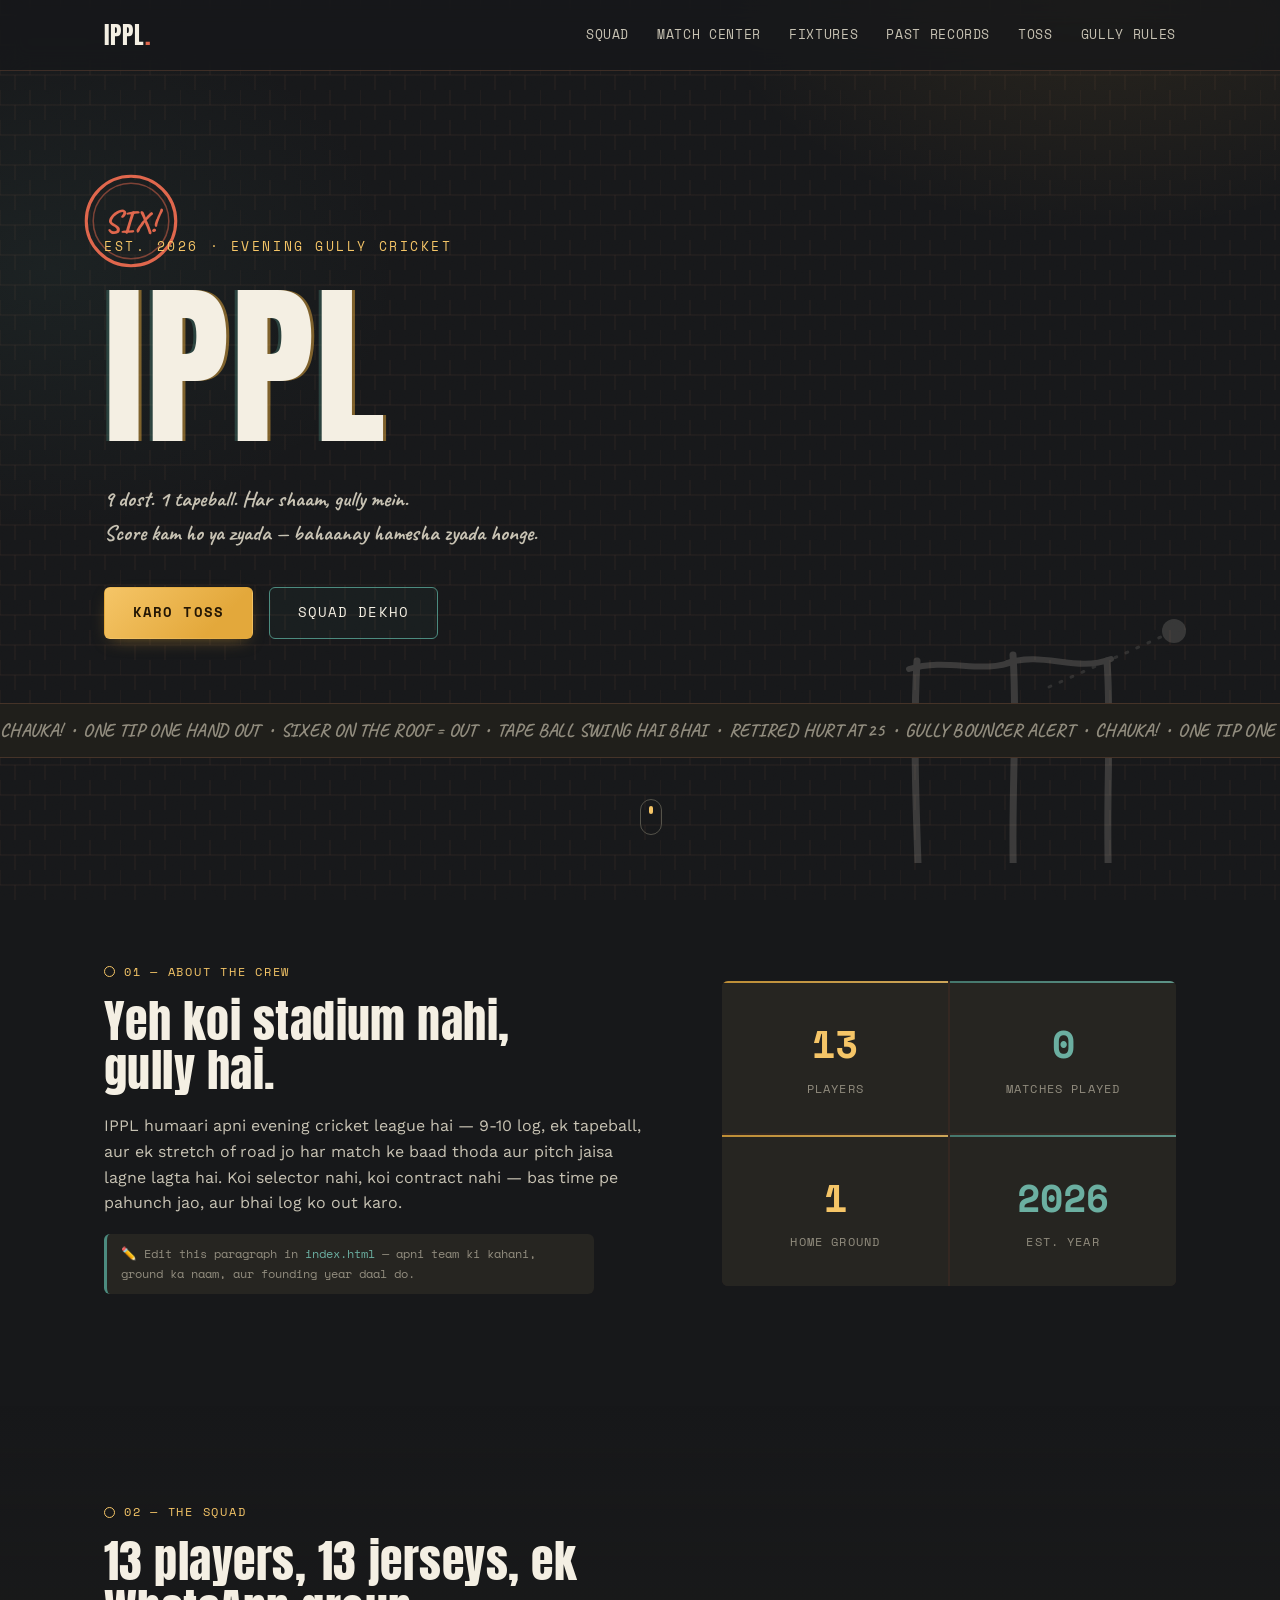
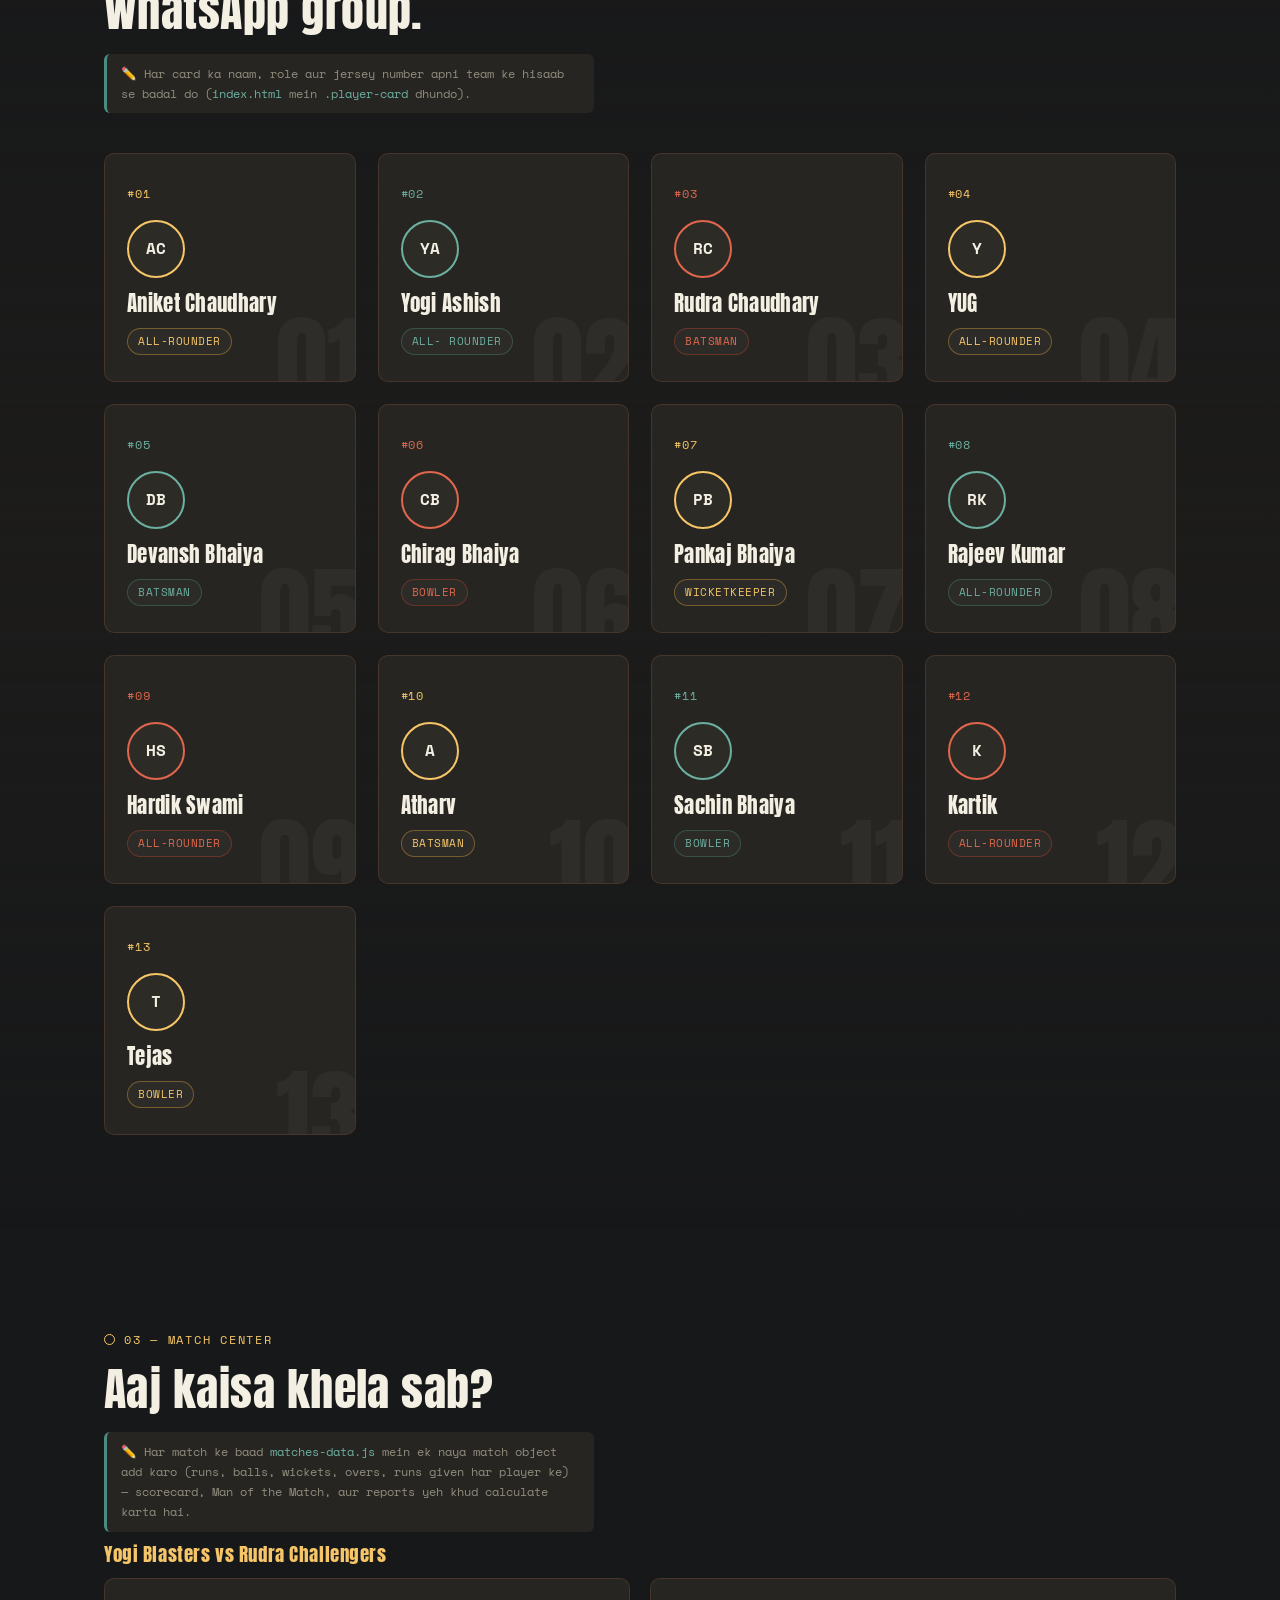
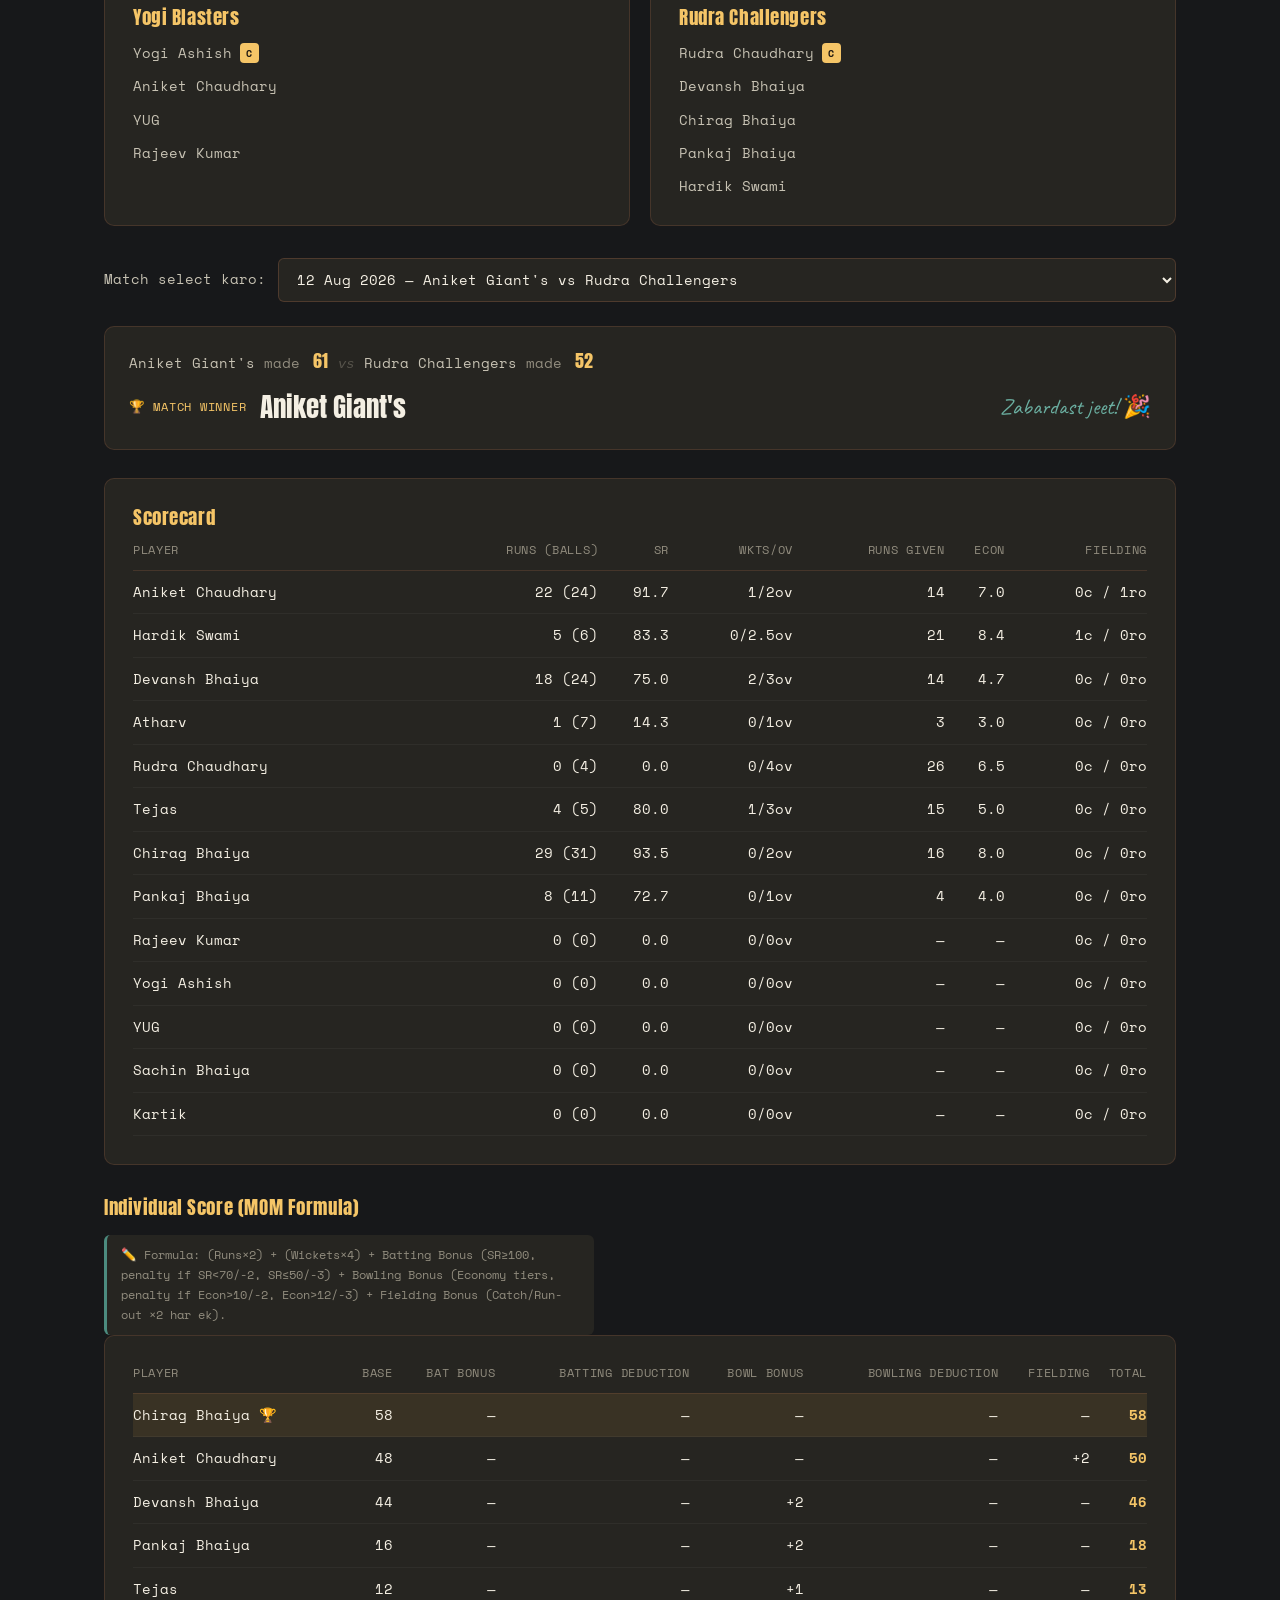
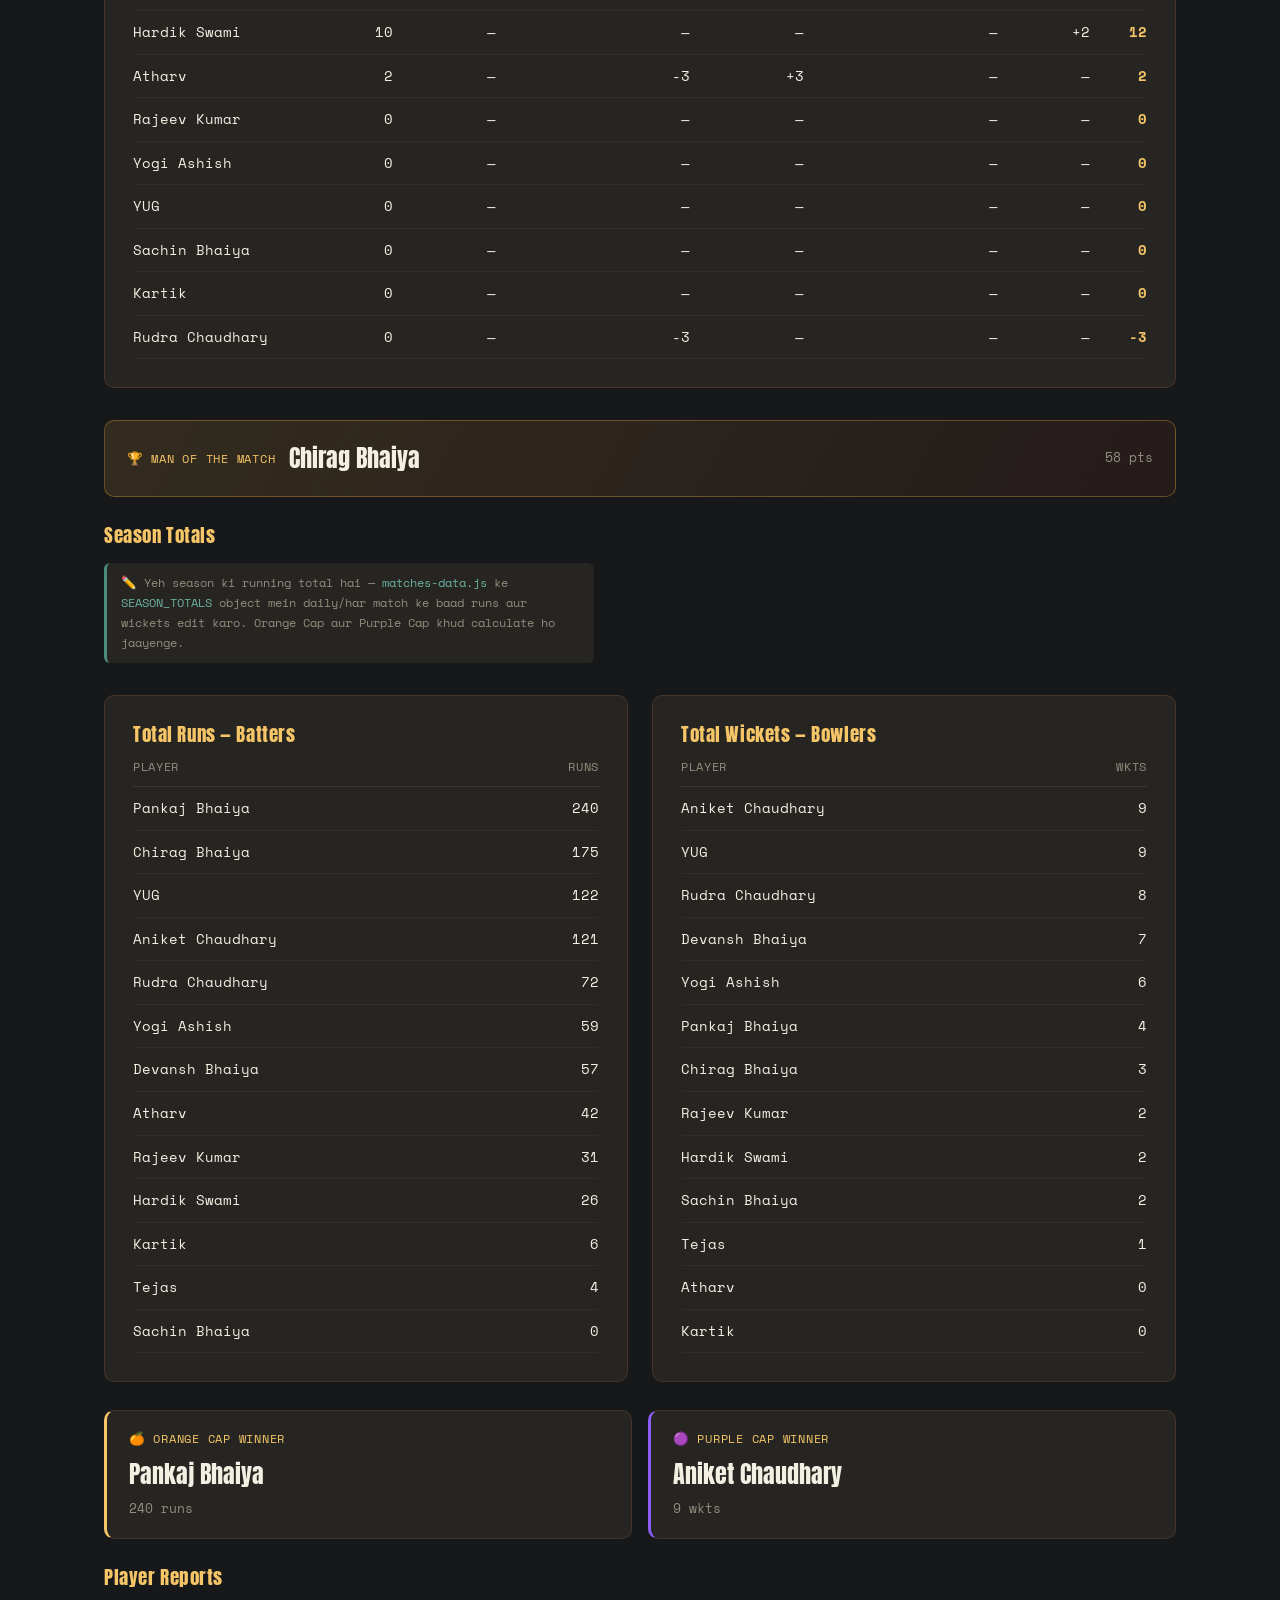
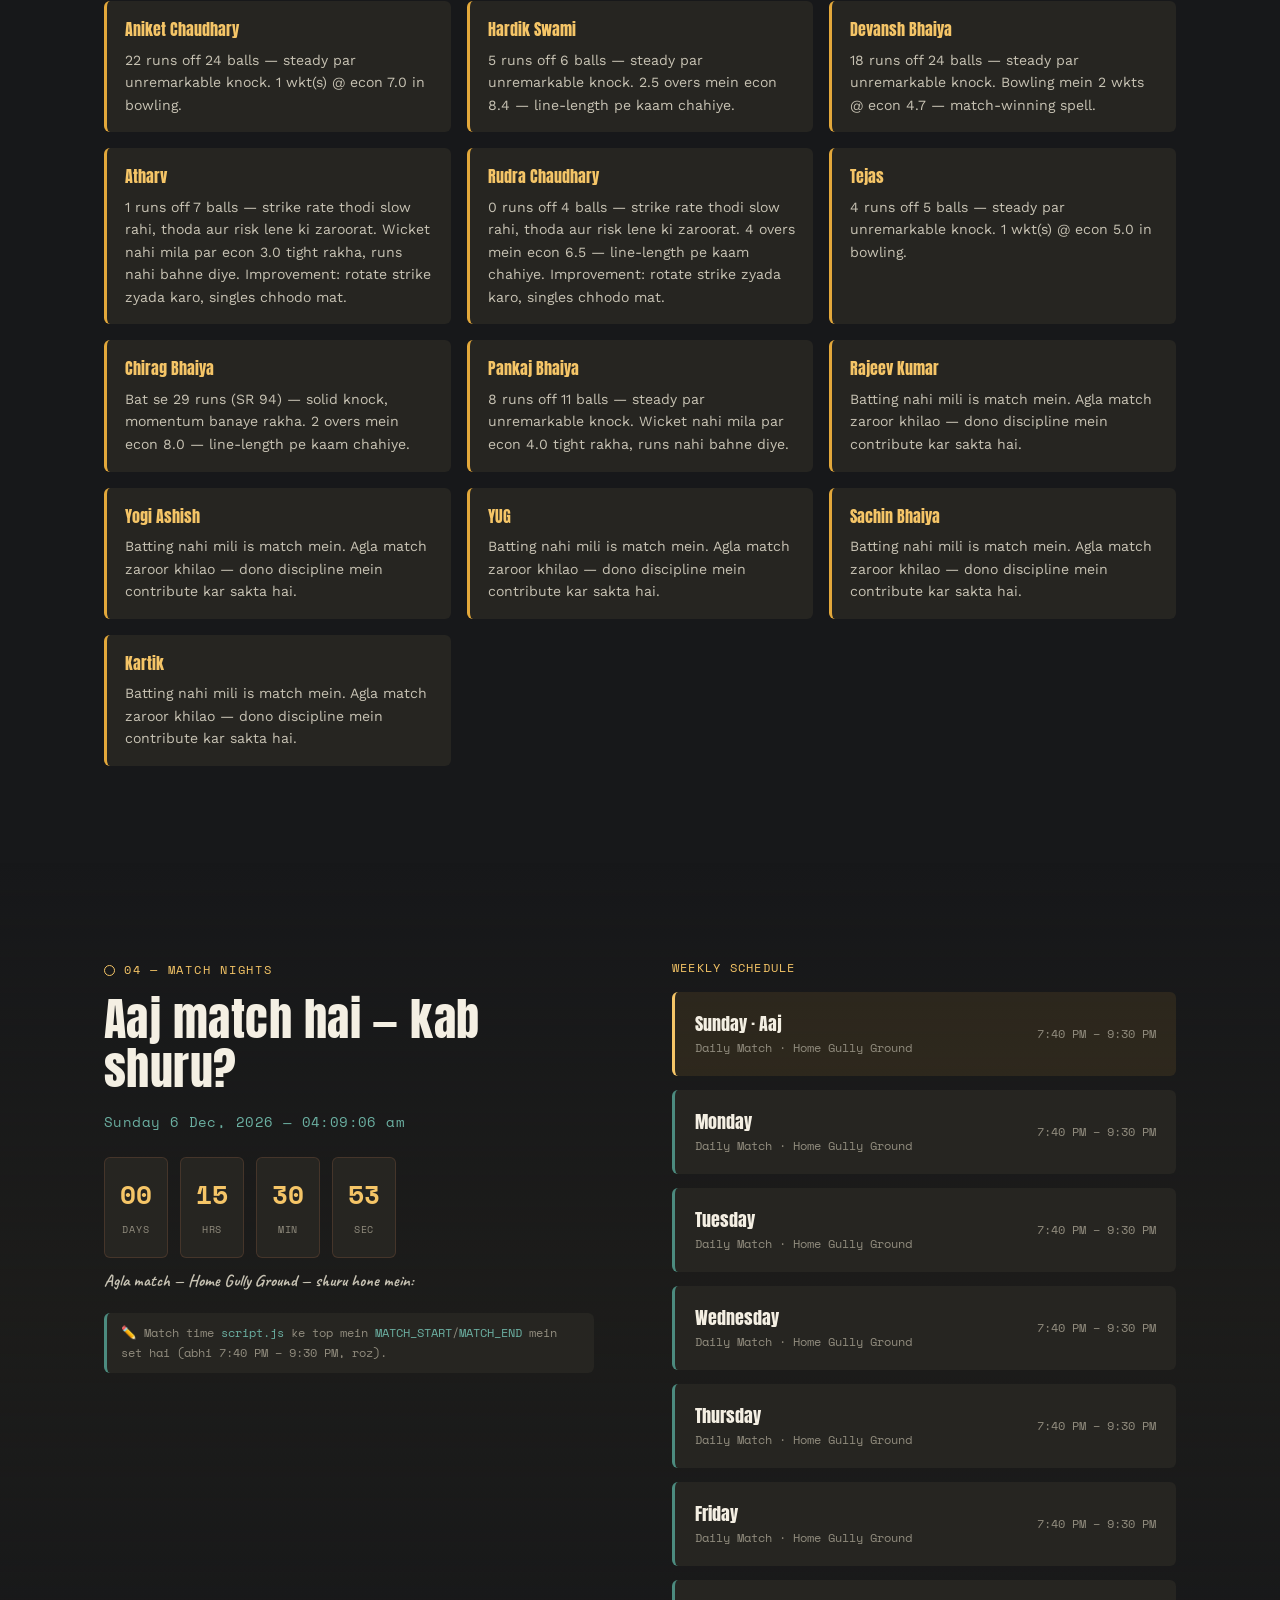
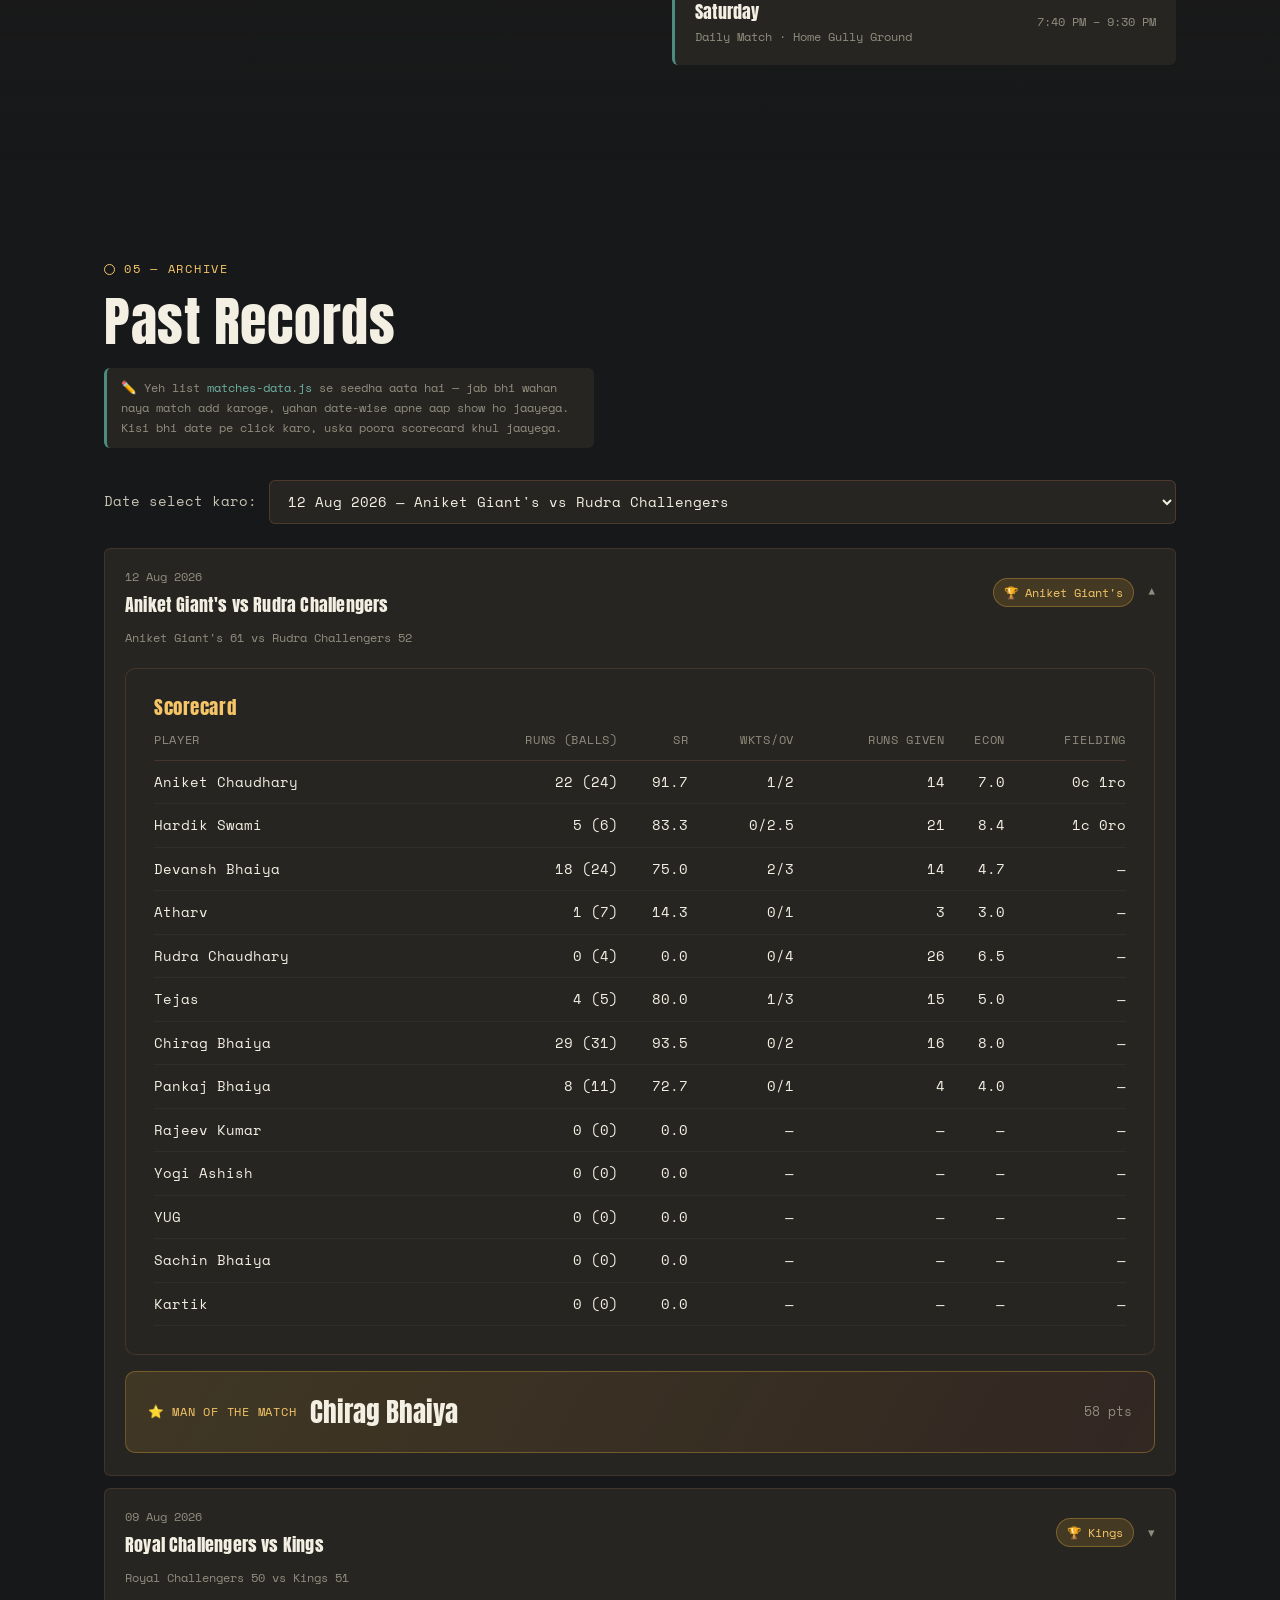
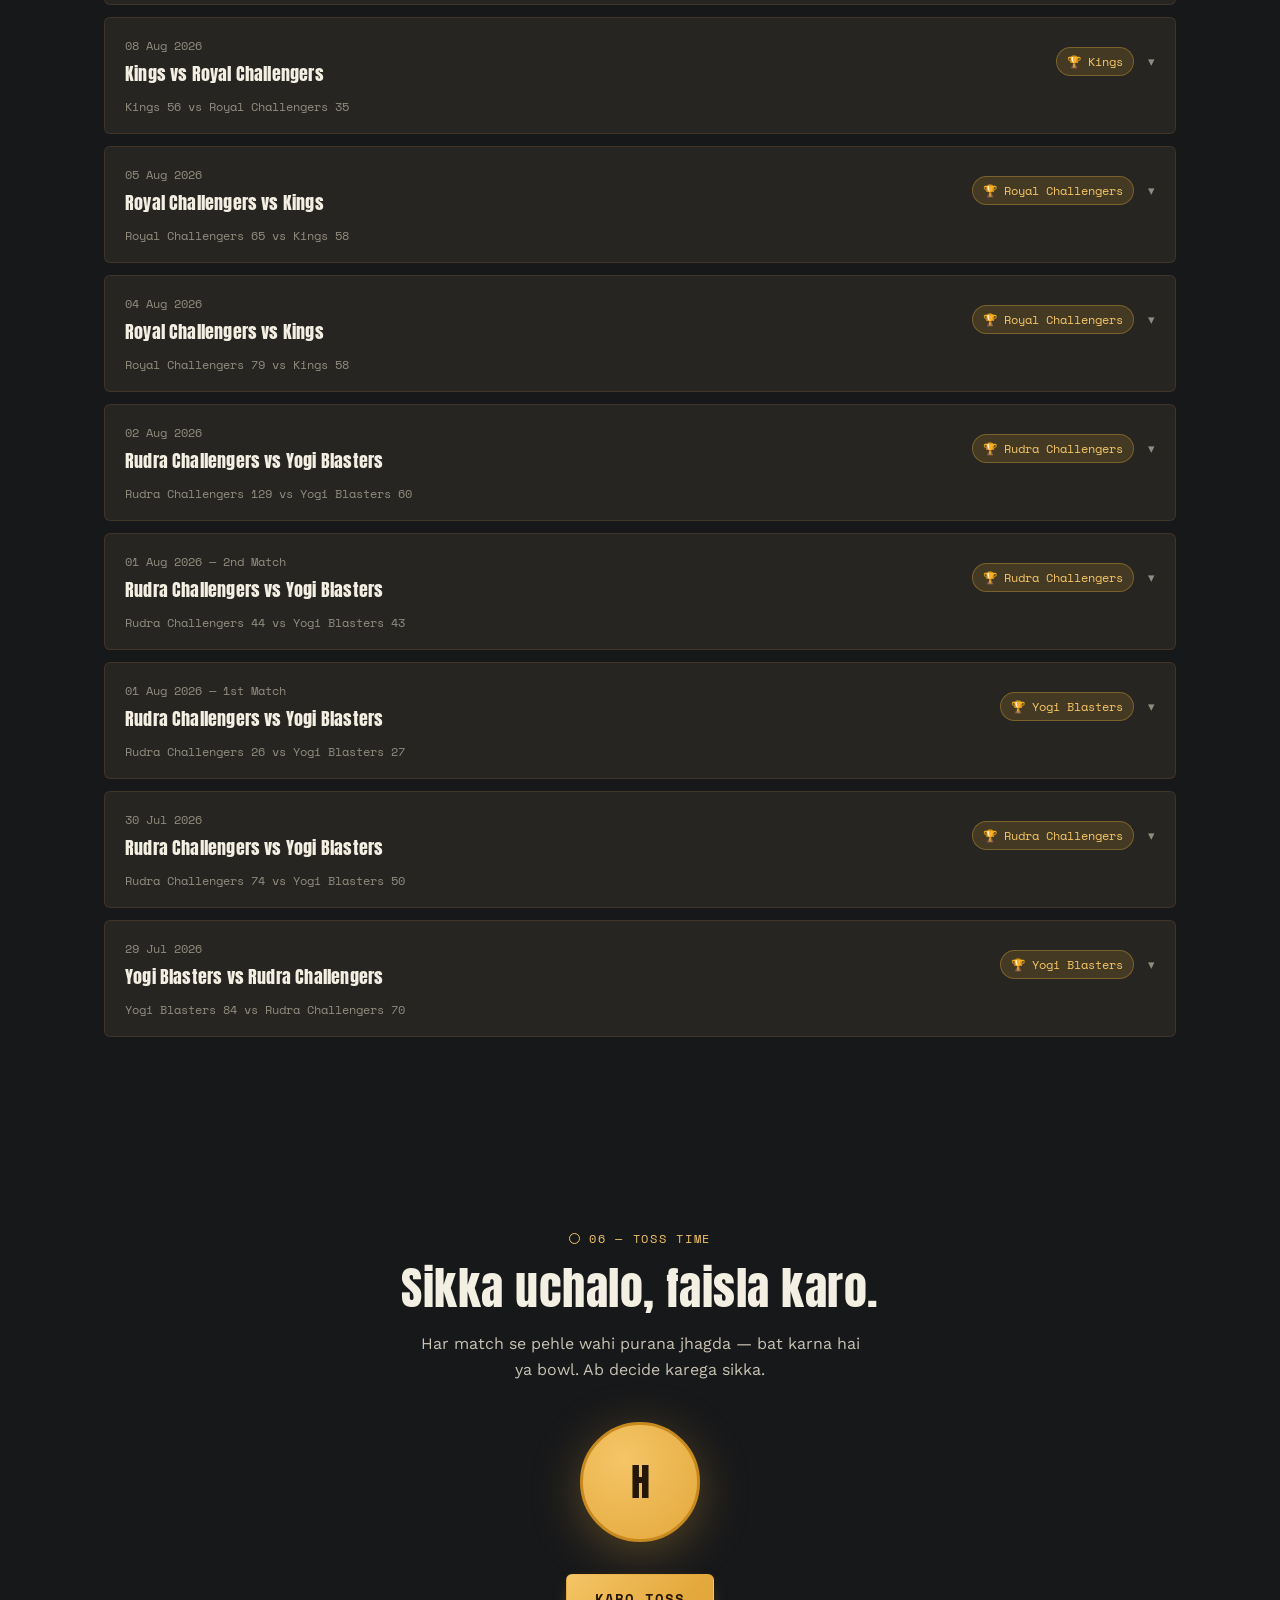
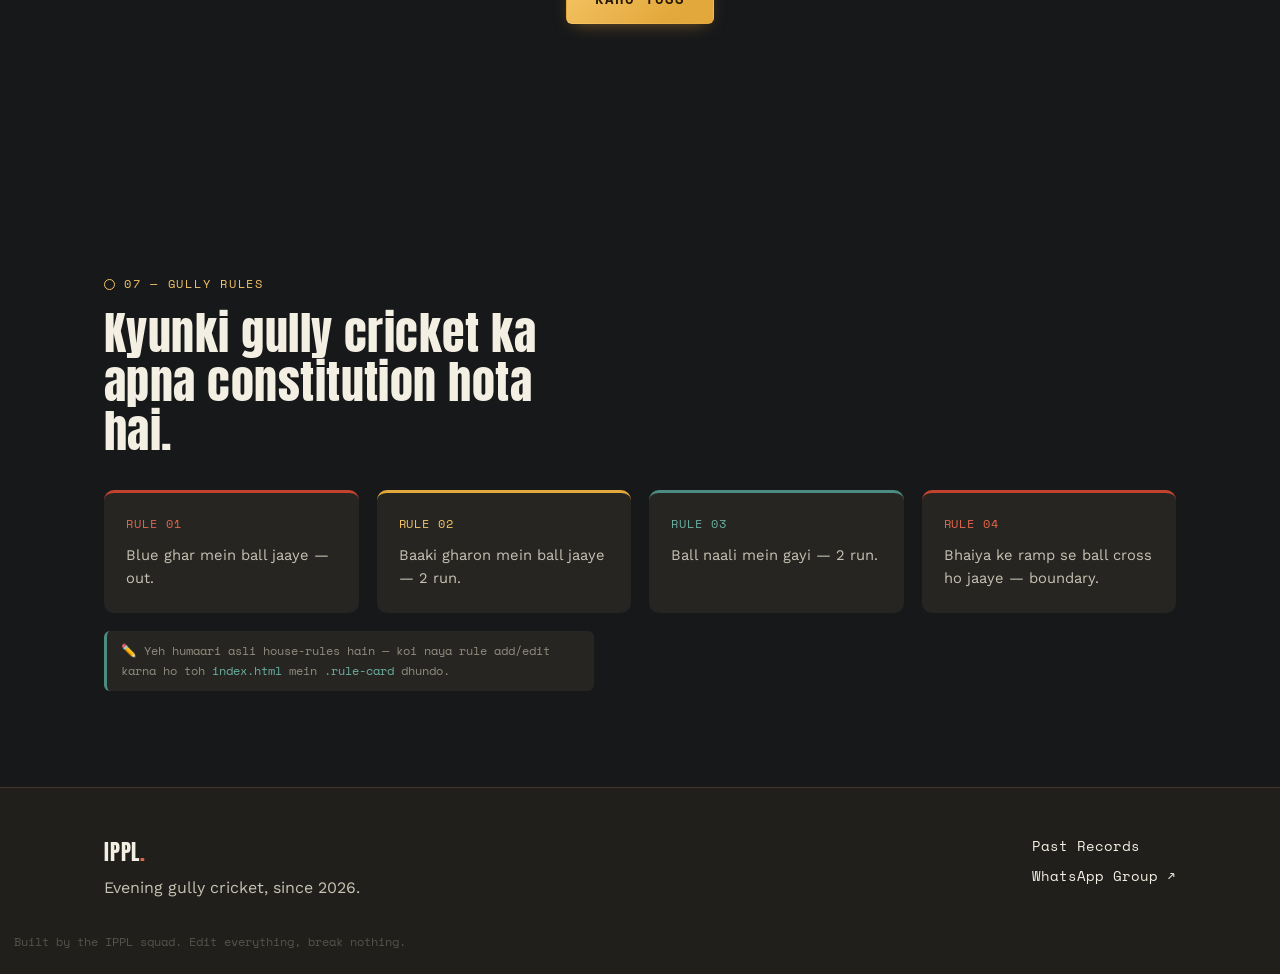
==== commit c2b5ce80: "Add files via upload" ====
--- a/records.html
+++ b/records.html
@@ -3,8 +3,8 @@
 <head>
 <meta charset="UTF-8">
 <meta name="viewport" content="width=device-width, initial-scale=1.0">
-<title>Past Records — IPPL</title>
-<meta name="description" content="IPPL — every past match, date-wise. Click a date to open its full scorecard.">
+<title>IPPL — Evening Gully Cricket League</title>
+<meta name="description" content="IPPL — our gully cricket crew's home ground online. Squad, fixtures, stats and toss.">
 <link rel="preconnect" href="https://fonts.googleapis.com">
 <link rel="preconnect" href="https://fonts.gstatic.com" crossorigin>
 <link href="https://fonts.googleapis.com/css2?family=Anton&family=Caveat:wght@600;700&family=Space+Mono:wght@400;700&family=Work+Sans:wght@400;500;600;700&display=swap" rel="stylesheet">
@@ -15,33 +15,247 @@
 <!-- ============ NAV ============ -->
 <header class="site-header">
   <div class="nav-wrap">
-    <a href="index.html" class="brand">IPPL<span class="brand-dot">.</span></a>
+    <a href="#top" class="brand">IPPL<span class="brand-dot">.</span></a>
     <button class="nav-toggle" id="navToggle" aria-label="Toggle menu" aria-expanded="false">
       <span></span><span></span><span></span>
     </button>
     <nav class="nav-links" id="navLinks">
-      <a href="index.html#squad">Squad</a>
-      <a href="records.html" class="nav-current">Past Records</a>
-      <a href="index.html#matchcenter">Match Center</a>
-      <a href="index.html#fixtures">Fixtures</a>
-      <a href="index.html#toss">Toss</a>
-      <a href="index.html#rules">Gully Rules</a>
+      <a href="#squad">Squad</a>
+      <a href="#matchcenter">Match Center</a>
+      <a href="#fixtures">Fixtures</a>
+      <a href="#records">Past Records</a>
+      <a href="#toss">Toss</a>
+      <a href="#rules">Gully Rules</a>
     </nav>
   </div>
 </header>
 
-<!-- ============ RECORDS ============ -->
-<section class="records-page">
-  <div class="section-inner">
-    <p class="section-label">Archive</p>
-    <h2 class="reveal in-view">Past Records</h2>
-    <p class="edit-note reveal in-view">✏️ Yeh list <code>matches-data.js</code> se seedha aata hai — jab bhi wahan naya match add karoge, yahan date-wise apne aap show ho jaayega. Kisi bhi date pe click karo, uska poora scorecard khul jaayega.</p>
-
-    <ul class="records-list" id="recordsList"></ul>
+<!-- ============ HERO ============ -->
+<section class="hero" id="top">
+  <svg class="chalk-wicket" viewBox="0 0 420 320" aria-hidden="true">
+    <path d="M110 300 C107 220, 104 140, 108 70" fill="none" stroke="currentColor" stroke-width="7" stroke-linecap="round"/>
+    <path d="M205 302 C201 218, 209 138, 204 64" fill="none" stroke="currentColor" stroke-width="7" stroke-linecap="round"/>
+    <path d="M300 300 C296 218, 303 140, 298 70" fill="none" stroke="currentColor" stroke-width="7" stroke-linecap="round"/>
+    <path d="M100 78 C140 66, 172 84, 206 70" fill="none" stroke="currentColor" stroke-width="6" stroke-linecap="round"/>
+    <path d="M198 72 C236 60, 266 82, 302 68" fill="none" stroke="currentColor" stroke-width="6" stroke-linecap="round"/>
+    <circle cx="365" cy="40" r="12" fill="currentColor" opacity="0.9"/>
+    <path d="M240 96 C280 78, 322 60, 356 44" fill="none" stroke="currentColor" stroke-width="3" stroke-dasharray="2 10" stroke-linecap="round" opacity="0.7"/>
+  </svg>
+  <div class="six-stamp" aria-hidden="true">
+    <svg viewBox="0 0 140 140">
+      <circle cx="70" cy="70" r="58" fill="none" stroke="currentColor" stroke-width="4"/>
+      <circle cx="70" cy="70" r="49" fill="none" stroke="currentColor" stroke-width="2" opacity="0.5"/>
+    </svg>
+    <span>SIX!</span>
+  </div>
+  <div class="hero-inner">
+    <p class="eyebrow">EST. 2026 · EVENING GULLY CRICKET</p>
+    <h1 class="hero-title">IPPL</h1>
+    <p class="hero-sub">9 dost. 1 tapeball. Har shaam, gully mein.<br class="br-desktop"> Score kam ho ya zyada — bahaanay hamesha zyada honge.</p>
+    <div class="hero-actions">
+      <a href="#toss" class="btn btn-amber">Karo Toss</a>
+      <a href="#squad" class="btn btn-ghost">Squad Dekho</a>
+    </div>
+  </div>
+  <a href="#about" class="scroll-cue" aria-label="Scroll down">
+    <span></span>
+  </a>
+  <div class="marquee" aria-hidden="true">
+    <div class="marquee-track">
+      <span>CHAUKA! &nbsp;•&nbsp; ONE TIP ONE HAND OUT &nbsp;•&nbsp; SIXER ON THE ROOF = OUT &nbsp;•&nbsp; TAPE BALL SWING HAI BHAI &nbsp;•&nbsp; RETIRED HURT AT 25 &nbsp;•&nbsp; GULLY BOUNCER ALERT &nbsp;•&nbsp; CHAUKA! &nbsp;•&nbsp; ONE TIP ONE HAND OUT &nbsp;•&nbsp; SIXER ON THE ROOF = OUT &nbsp;•&nbsp; TAPE BALL SWING HAI BHAI &nbsp;•&nbsp; RETIRED HURT AT 25 &nbsp;•&nbsp; GULLY BOUNCER ALERT &nbsp;•&nbsp;</span>
+    </div>
+  </div>
+</section>
+
+<!-- ============ ABOUT / SCOREBOARD ============ -->
+<section class="about" id="about">
+  <div class="section-inner about-grid">
+    <div class="about-copy reveal">
+      <p class="section-label">01 — About the crew</p>
+      <h2>Yeh koi stadium nahi, gully hai.</h2>
+      <p>IPPL humaari apni evening cricket league hai — 9-10 log, ek tapeball, aur ek stretch of road jo har match ke baad thoda aur pitch jaisa lagne lagta hai. Koi selector nahi, koi contract nahi — bas time pe pahunch jao, aur bhai log ko out karo.</p>
+      <p class="edit-note">✏️ Edit this paragraph in <code>index.html</code> — apni team ki kahani, ground ka naam, aur founding year daal do.</p>
+    </div>
+    <div class="scoreboard reveal">
+      <div class="score-tile">
+        <span class="score-num" data-count="13">0</span>
+        <span class="score-label">Players</span>
+      </div>
+      <div class="score-tile">
+        <span class="score-num" data-count="0">0</span>
+        <span class="score-label">Matches Played</span>
+      </div>
+      <div class="score-tile">
+        <span class="score-num" data-count="1">0</span>
+        <span class="score-label">Home Ground</span>
+      </div>
+      <div class="score-tile">
+        <span class="score-num" data-count="2026">0</span>
+        <span class="score-label">Est. Year</span>
+      </div>
+    </div>
+  </div>
+</section>
+
+<!-- ============ SQUAD ============ -->
+<section class="squad" id="squad">
+  <div class="section-inner">
+    <p class="section-label">02 — The squad</p>
+    <h2 class="reveal">13 players, 13 jerseys, ek WhatsApp group.</h2>
+    <p class="edit-note reveal">✏️ Har card ka naam, role aur jersey number apni team ke hisaab se badal do (<code>index.html</code> mein <code>.player-card</code> dhundo).</p>
+    <div class="squad-grid" id="squadGrid"></div>
+  </div>
+</section>
+
+<!-- ============ MATCH CENTER ============ -->
+<section class="matchcenter" id="matchcenter">
+  <div class="section-inner">
+    <p class="section-label">03 — Match Center</p>
+    <h2 class="reveal">Aaj kaisa khela sab?</h2>
+    <p class="edit-note reveal">✏️ Har match ke baad <code>matches-data.js</code> mein ek naya match object add karo (runs, balls, wickets, overs, runs given har player ke) — scorecard, Man of the Match, aur reports yeh khud calculate karta hai.</p>
+
+    <h3 class="reports-heading reveal">Yogi Blasters vs Rudra Challengers</h3>
+    <div class="teams-grid reveal" id="teamsGrid"></div>
+
+    <div class="match-picker reveal">
+      <label for="matchSelect">Match select karo:</label>
+      <select id="matchSelect"></select>
+    </div>
+
+    <div class="winner-banner reveal" id="winnerBanner"></div>
+
+    <div class="stat-panel reveal scorecard-panel">
+      <h3>Scorecard</h3>
+      <table>
+        <thead><tr><th>Player</th><th>Runs (Balls)</th><th>SR</th><th>Wkts/Ov</th><th>Runs Given</th><th>Econ</th><th>Fielding</th></tr></thead>
+        <tbody id="scorecardBody"></tbody>
+      </table>
+    </div>
+
+    <h3 class="reports-heading reveal">Individual Score (MOM Formula)</h3>
+    <p class="edit-note reveal">✏️ Formula: (Runs×2) + (Wickets×4) + Batting Bonus (SR≥100, penalty if SR&lt;70/-2, SR≤50/-3) + Bowling Bonus (Economy tiers, penalty if Econ&gt;10/-2, Econ&gt;12/-3) + Fielding Bonus (Catch/Run-out ×2 har ek).</p>
+    <div class="stat-panel reveal scorecard-panel">
+      <table>
+        <thead><tr><th>Player</th><th>Base</th><th>Bat Bonus</th><th>Batting Deduction</th><th>Bowl Bonus</th><th>Bowling Deduction</th><th>Fielding</th><th>Total</th></tr></thead>
+        <tbody id="pointsBody"></tbody>
+      </table>
+    </div>
+
+    <div class="mom-banner reveal" id="momBadge"></div>
+
+    <h3 class="reports-heading reveal">Season Totals</h3>
+    <p class="edit-note reveal">✏️ Yeh season ki running total hai — <code>matches-data.js</code> ke <code>SEASON_TOTALS</code> object mein daily/har match ke baad runs aur wickets edit karo. Orange Cap aur Purple Cap khud calculate ho jaayenge.</p>
+    <div class="stats-grid">
+      <div class="stat-panel reveal">
+        <h3>Total Runs — Batters</h3>
+        <table>
+          <thead><tr><th>Player</th><th>Runs</th></tr></thead>
+          <tbody id="seasonBattingBody"></tbody>
+        </table>
+      </div>
+      <div class="stat-panel reveal">
+        <h3>Total Wickets — Bowlers</h3>
+        <table>
+          <thead><tr><th>Player</th><th>Wkts</th></tr></thead>
+          <tbody id="seasonBowlingBody"></tbody>
+        </table>
+      </div>
+    </div>
+
+    <div class="cap-banner reveal" id="capWinnersBanner"></div>
+
+    <h3 class="reports-heading reveal">Player Reports</h3>
+    <ul class="reports-grid" id="reportsList"></ul>
+  </div>
+</section>
+
+<!-- ============ FIXTURES ============ -->
+<section class="fixtures" id="fixtures">
+  <div class="section-inner fixtures-grid">
+    <div class="reveal">
+      <p class="section-label">04 — Match nights</p>
+      <h2>Aaj match hai — kab shuru?</h2>
+      <p class="live-clock" id="liveClock">Loading…</p>
+      <div class="countdown" id="countdown">
+        <div class="cd-box"><span id="cdDays">--</span><label>Days</label></div>
+        <div class="cd-box"><span id="cdHours">--</span><label>Hrs</label></div>
+        <div class="cd-box"><span id="cdMins">--</span><label>Min</label></div>
+        <div class="cd-box"><span id="cdSecs">--</span><label>Sec</label></div>
+      </div>
+      <p class="countdown-caption" id="countdownCaption">Loading…</p>
+      <p class="edit-note">✏️ Match time <code>script.js</code> ke top mein <code>MATCH_START</code>/<code>MATCH_END</code> mein set hai (abhi 7:40 PM – 9:30 PM, roz).</p>
+    </div>
+    <div class="reveal">
+      <p class="schedule-heading">Weekly Schedule</p>
+      <ul class="fixture-list" id="fixtureList"></ul>
+    </div>
+  </div>
+</section>
+
+<!-- ============ PAST RECORDS ============ -->
+<section class="records-page" id="records">
+  <div class="section-inner">
+    <p class="section-label">05 — Archive</p>
+    <h2 class="reveal">Past Records</h2>
+    <p class="edit-note reveal">✏️ Yeh list <code>matches-data.js</code> se seedha aata hai — jab bhi wahan naya match add karoge, yahan date-wise apne aap show ho jaayega. Kisi bhi date pe click karo, uska poora scorecard khul jaayega.</p>
+
+    <div class="match-picker reveal">
+      <label for="recordsSelect">Date select karo:</label>
+      <select id="recordsSelect"></select>
+    </div>
+
+    <ul class="records-list reveal" id="recordsList"></ul>
     <p class="records-empty" id="recordsEmpty" style="display:none;">Abhi tak koi match record nahi hai — <code>matches-data.js</code> mein match add karo.</p>
   </div>
 </section>
 
+<!-- ============ TOSS SIMULATOR ============ -->
+<section class="toss" id="toss">
+  <div class="section-inner toss-inner">
+    <p class="section-label">06 — Toss time</p>
+    <h2 class="reveal">Sikka uchalo, faisla karo.</h2>
+    <p class="reveal">Har match se pehle wahi purana jhagda — bat karna hai ya bowl. Ab decide karega sikka.</p>
+
+    <div class="coin-stage reveal">
+      <div class="coin" id="coin">
+        <div class="coin-face coin-heads">H</div>
+        <div class="coin-face coin-tails">T</div>
+      </div>
+    </div>
+
+    <button class="btn btn-amber" id="tossBtn">Karo Toss</button>
+    <p class="toss-result" id="tossResult">&nbsp;</p>
+  </div>
+</section>
+
+<!-- ============ RULES ============ -->
+<section class="rules" id="rules">
+  <div class="section-inner">
+    <p class="section-label">07 — Gully rules</p>
+    <h2 class="reveal">Kyunki gully cricket ka apna constitution hota hai.</h2>
+    <div class="rules-grid">
+      <div class="rule-card reveal">
+        <span class="rule-tag">Rule 01</span>
+        <p>Blue ghar mein ball jaaye — out.</p>
+      </div>
+      <div class="rule-card reveal">
+        <span class="rule-tag">Rule 02</span>
+        <p>Baaki gharon mein ball jaaye — 2 run.</p>
+      </div>
+      <div class="rule-card reveal">
+        <span class="rule-tag">Rule 03</span>
+        <p>Ball naali mein gayi — 2 run.</p>
+      </div>
+      <div class="rule-card reveal">
+        <span class="rule-tag">Rule 04</span>
+        <p>Bhaiya ke ramp se ball cross ho jaaye — boundary.</p>
+      </div>
+    </div>
+    <p class="edit-note reveal">✏️ Yeh humaari asli house-rules hain — koi naya rule add/edit karna ho toh <code>index.html</code> mein <code>.rule-card</code> dhundo.</p>
+  </div>
+</section>
+
+<!-- ============ FOOTER ============ -->
 <footer class="site-footer">
   <div class="section-inner footer-grid">
     <div>
@@ -49,7 +263,7 @@
       <p>Evening gully cricket, since 2026.</p>
     </div>
     <div class="footer-links">
-      <a href="index.html">← Back to Home</a>
+      <a href="#records">Past Records</a>
       <a href="https://chat.whatsapp.com/Jui4usYF5fk5azBTB56OIB?s=sh&p=a&ilr=0" target="_blank" rel="noopener">WhatsApp Group ↗</a>
     </div>
   </div>
@@ -59,22 +273,6 @@
 <script src="matches-data.js"></script>
 <script src="stats-shared.js"></script>
 <script src="records.js"></script>
-<script>
-  // reuse the homepage's nav toggle behaviour for the mobile menu
-  document.addEventListener("DOMContentLoaded", () => {
-    const toggle = document.getElementById("navToggle");
-    const links = document.getElementById("navLinks");
-    if (!toggle || !links) return;
-    toggle.addEventListener("click", () => {
-      const open = links.classList.toggle("open");
-      toggle.classList.toggle("open", open);
-      toggle.setAttribute("aria-expanded", String(open));
-    });
-    links.querySelectorAll("a").forEach(a => a.addEventListener("click", () => {
-      links.classList.remove("open");
-      toggle.classList.remove("open");
-    }));
-  });
-</script>
+<script src="script.js"></script>
 </body>
 </html>
--- a/style.css
+++ b/style.css
@@ -1317,7 +1317,7 @@
     overflow-x: auto;
     -webkit-overflow-scrolling: touch;
   }
-  .scorecard-panel table{ min-width: 560px; }
+  .scorecard-panel table{ min-width: 680px; }
   table{ font-size: 0.8rem; }
   th, td{ padding-right: 8px; }
 
